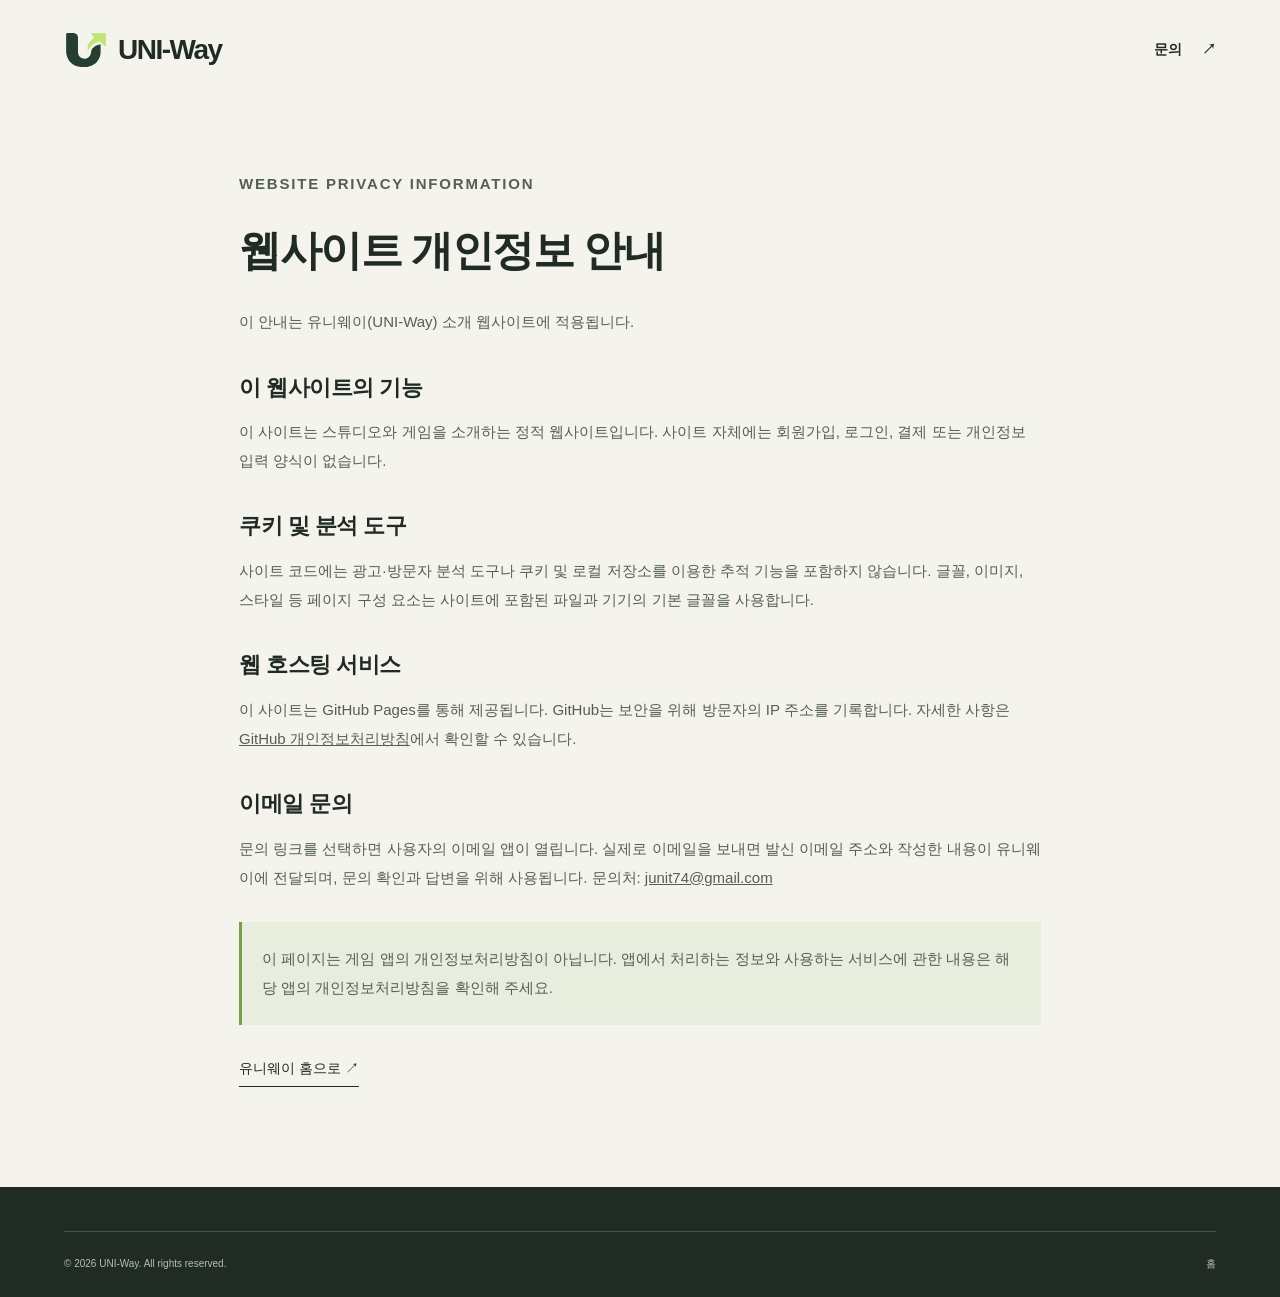
==== privacy.html @ e0f73e83 "Apply approved UNI-Way logo and vector brand assets" ====
<!doctype html>
<html lang="ko"><head><meta charset="utf-8"><meta name="viewport" content="width=device-width, initial-scale=1"><meta name="theme-color" content="#f4f4ec"><title>웹사이트 개인정보 안내 — 유니웨이 UNI-Way</title><meta name="description" content="유니웨이 소개 웹사이트의 개인정보 관련 안내입니다."><link rel="icon" href="./assets/uniway-symbol-64.png" type="image/png">
  <link rel="apple-touch-icon" href="./assets/apple-touch-icon.png"><link rel="stylesheet" href="./style.css"></head><body><a class="skip" href="#main">본문으로 바로가기</a><header class="site-header"><a class="brand" href="./" aria-label="유니웨이 홈"><img class="brand-symbol" src="./assets/uniway-symbol.svg" width="44" height="44" alt=""><span>UNI-Way</span></a><nav aria-label="주요 메뉴"><a href="./#contact">문의 <span aria-hidden="true">↗</span></a></nav></header><main id="main" class="policy"><p class="eyebrow">WEBSITE PRIVACY INFORMATION</p><h1>웹사이트 개인정보 안내</h1><p>이 안내는 유니웨이(UNI-Way) 소개 웹사이트에 적용됩니다.</p><h2>이 웹사이트의 기능</h2><p>이 사이트는 스튜디오와 게임을 소개하는 정적 웹사이트입니다. 사이트 자체에는 회원가입, 로그인, 결제 또는 개인정보 입력 양식이 없습니다.</p><h2>쿠키 및 분석 도구</h2><p>사이트 코드에는 광고·방문자 분석 도구나 쿠키 및 로컬 저장소를 이용한 추적 기능을 포함하지 않습니다. 글꼴, 이미지, 스타일 등 페이지 구성 요소는 사이트에 포함된 파일과 기기의 기본 글꼴을 사용합니다.</p><h2>웹 호스팅 서비스</h2><p>이 사이트는 GitHub Pages를 통해 제공됩니다. GitHub는 보안을 위해 방문자의 IP 주소를 기록합니다. 자세한 사항은 <a href="https://docs.github.com/en/site-policy/privacy-policies/github-general-privacy-statement" style="text-decoration:underline">GitHub 개인정보처리방침</a>에서 확인할 수 있습니다.</p><h2>이메일 문의</h2><p>문의 링크를 선택하면 사용자의 이메일 앱이 열립니다. 실제로 이메일을 보내면 발신 이메일 주소와 작성한 내용이 유니웨이에 전달되며, 문의 확인과 답변을 위해 사용됩니다. 문의처: <a href="mailto:junit74@gmail.com" style="text-decoration:underline">junit74@gmail.com</a></p><div class="policy-callout"><p>이 페이지는 게임 앱의 개인정보처리방침이 아닙니다. 앱에서 처리하는 정보와 사용하는 서비스에 관한 내용은 해당 앱의 개인정보처리방침을 확인해 주세요.</p></div><a class="back-link" href="./">유니웨이 홈으로 <span aria-hidden="true">↗</span></a></main><footer class="site-footer"><div class="footer-bottom"><span>© <span id="year">2026</span> UNI-Way. All rights reserved.</span><a href="./">홈</a></div></footer><script src="./script.js"></script></body></html>
---- style.css ----
@charset "UTF-8";
:root{--paper:#f4f4ec;--ink:#202b26;--muted:#647169;--line:#d4d8cc;--green:#c8ee82;--dark:#20382d;--radius:4px}*{box-sizing:border-box}html{scroll-behavior:smooth;scroll-padding-top:90px}body{margin:0;background:var(--paper);color:var(--ink);font-family:Inter,-apple-system,BlinkMacSystemFont,"Apple SD Gothic Neo","Noto Sans KR","Malgun Gothic",sans-serif;-webkit-font-smoothing:antialiased}a{color:inherit;text-decoration:none}button,a{-webkit-tap-highlight-color:transparent}a:focus-visible{outline:3px solid #56851a;outline-offset:6px}::selection{background:#c8ee82;color:#152c21}.skip{position:fixed;left:20px;top:-100px;z-index:100;background:var(--ink);color:white;padding:14px}.skip:focus{top:12px}.site-header{max-width:1440px;margin:auto;min-height:100px;padding:0 5%;display:flex;align-items:center;justify-content:space-between;gap:20px}.brand{display:flex;align-items:center;gap:10px;font-weight:800;font-size:28px;letter-spacing:-1.5px}.brand svg{width:31px;height:31px;fill:none;stroke:currentColor;stroke-width:4}.brand-dot{font-size:11px;vertical-align:super;margin-left:3px;display:none}nav{display:flex;gap:36px;font-size:14px;font-weight:650}nav a{padding:10px 0;border-bottom:1px solid transparent}nav a:hover{border-color:var(--ink)}nav a:last-child span{margin-left:16px}.hero{max-width:1440px;margin:auto;padding:28px 5% 68px;display:grid;grid-template-columns:1.04fr 1fr;gap:34px;align-items:stretch}.hero-copy{padding:32px 0 0}.eyebrow{font-size:11px;font-weight:700;letter-spacing:1.8px;margin:0 0 35px;display:flex;align-items:center;gap:9px}.status-dot{display:inline-block;height:7px;width:7px;background:#466e37;border-radius:50%;flex:none}h1{font-size:clamp(45px,4.6vw,67px);letter-spacing:-3.3px;line-height:1.3;font-weight:750;margin:0 0 30px}.underline{position:relative;z-index:0;white-space:nowrap}.underline:after{position:absolute;content:"";bottom:2px;height:16px;left:-3px;right:-3px;z-index:-1;background:var(--green);transform:rotate(-2deg)}.hero-description{font-size:16px;line-height:1.9;color:#59665e;margin:0 0 34px}.button{background:var(--ink);color:var(--paper);display:inline-flex;align-items:center;gap:48px;padding:18px 24px;font-size:14px;border:1px solid var(--ink);transition:background .15s,transform .15s}.button:hover{background:#36503e;transform:translateY(-2px)}.button span{font-size:21px}.hero-footnote{display:flex;align-items:center;gap:15px;font-size:10px;color:var(--muted);margin-top:54px}.hero-footnote span:first-child{font-size:11px}.hero-footnote span:nth-child(2){font-size:24px;font-weight:300;margin-right:auto}.hero-footnote span:last-child{letter-spacing:1px}.hero-art{position:relative;overflow:hidden;background:var(--green);min-height:500px;border-radius:var(--radius);display:flex;flex-direction:column;justify-content:space-between;padding:28px}.art-grid{position:absolute;inset:0;background-image:linear-gradient(#20382d08 1px,transparent 1px),linear-gradient(90deg,#20382d08 1px,transparent 1px);background-size:32px 32px}.art-label{position:relative;font-size:9px;letter-spacing:2px;font-weight:700}.way-art{position:absolute;inset:38px 0 24px;width:100%;height:calc(100% - 62px)}.art-bottom{position:relative;display:flex;justify-content:space-between;gap:10px;font-size:9px;font-weight:700;letter-spacing:.7px}.art-bottom span span{font-size:17px;margin-left:10px}.manifesto-bar{border-top:1px solid var(--line);border-bottom:1px solid var(--line);display:flex;align-items:center;justify-content:space-around;gap:20px;padding:22px 5%;font-size:13px;font-weight:600;letter-spacing:1px}.asterisk{font-size:25px;color:#617852}.section{max-width:1440px;margin:auto;padding:86px 5%}.section-label{display:flex;justify-content:space-between;gap:16px;font-size:11px;letter-spacing:1.1px;font-weight:600;margin-bottom:45px}.section-label span:last-child{letter-spacing:0;color:var(--muted);font-size:12px}.about{padding-bottom:84px}.about-content{display:grid;grid-template-columns:1.04fr 1fr;gap:34px}h2{margin:0;font-size:clamp(29px,3.2vw,43px);letter-spacing:-1.8px;line-height:1.45;font-weight:650}.about-text{padding:0 0 0 28px;font-size:16px;line-height:1.9}.about-text p{margin:0 0 18px}.about-text p:nth-child(2){color:var(--muted);font-size:15px}.text-tag{display:inline-block;border:1px solid var(--line);padding:5px 13px;border-radius:30px;font-size:11px;margin-top:8px}.games{border-top:1px solid var(--line);padding-top:54px}.section-heading{display:flex;justify-content:space-between;gap:24px;align-items:flex-end;margin-bottom:35px}.section-heading p{color:var(--muted);font-size:13px;margin:0 0 8px;line-height:1.6}.game-card{display:grid;grid-template-columns:1.2fr 1fr;border:1px solid var(--line);background:#eaece1;border-radius:var(--radius);overflow:hidden}.game-visual{min-height:430px;position:relative;background:#233c30;color:#e8f3d8;padding:28px;display:flex;flex-direction:column;justify-content:space-between;overflow:hidden}.game-visual-top,.game-visual-bottom{display:flex;justify-content:space-between;align-items:center;position:relative;z-index:1;font-size:9px;letter-spacing:1px}.small-star{font-size:30px;color:#c8ee82}.game-visual-bottom{font-size:9px;letter-spacing:0;color:#b8c9bb}.game-title-art{position:relative;z-index:1;font-size:clamp(65px,6.8vw,100px);font-weight:900;letter-spacing:-7px;line-height:1.01;align-self:center;transform:rotate(-7deg);margin:28px 0 40px}.game-title-art>span{display:block}.game-title-art>span:last-child{margin-left:34px;color:#c8ee82}.game-period{color:#f1b866}.orbit{width:380px;height:380px;border:1px solid #a2c49527;border-radius:50%;position:absolute;left:50%;top:50%;transform:translate(-50%,-50%)}.orbit-two{width:260px;height:260px}.game-shape{position:absolute;color:#e6b470}.shape-one{left:40px;top:100px;font-size:60px;transform:rotate(15deg);font-weight:200}.shape-two{right:35px;bottom:84px;font-size:60px;color:#c8ee82}.shape-three{width:22px;height:22px;bottom:87px;left:70px;border:3px solid #a8c195;transform:rotate(30deg)}.game-info{padding:38px;display:flex;flex-direction:column;justify-content:space-between;gap:40px}.pill{display:inline-flex;gap:7px;align-items:center;border:1px solid #b7c2b0;border-radius:20px;padding:7px 11px;align-self:flex-start;font-size:11px}.game-info .eyebrow{margin-bottom:14px;font-size:9px;color:#667362}.game-info h3{font-size:32px;letter-spacing:-1.4px;margin:0 0 20px}.game-description{font-size:14px;line-height:1.95;margin:0;color:#5b685e}.game-facts{display:flex;gap:44px;padding-top:20px;margin:0;border-top:1px solid #ccd3c2;font-size:12px}.game-facts div{display:flex;flex-direction:column;gap:10px}.game-facts dt{font-size:10px;color:var(--muted)}.game-facts dd{margin:0;font-weight:550}.contact{padding:58px max(5%,calc((100% - 1296px)/2)) 65px;background:#e6e9dc}.contact .section-label{margin-bottom:40px}.contact-content{display:flex;align-items:center;justify-content:space-between;gap:48px}.contact h2{font-size:clamp(29px,3vw,40px)}.contact-content>div>p{font-size:14px;color:#626e61;line-height:1.8;margin-bottom:0}.contact-details{min-width:280px}.contact-label{display:block;font-size:10px;letter-spacing:1.5px;color:#52604f}.contact-details .contact-pending{font-size:18px;font-weight:600;color:var(--ink);margin:13px 0 3px}.contact-details .contact-note{font-size:12px;margin-top:6px}.contact-email{display:inline-block;font-size:clamp(18px,2.2vw,26px);margin-top:13px;border-bottom:1px solid #6a7e5c;padding-bottom:8px;overflow-wrap:anywhere}.contact-email span{margin-left:16px}.site-footer{background:var(--ink);color:var(--paper);padding:44px max(5%,calc((100% - 1296px)/2)) 25px}.footer-top{display:flex;justify-content:space-between;align-items:center;gap:20px;padding-bottom:38px}.footer-brand{font-size:43px;font-weight:750;letter-spacing:-2px}.footer-brand span{font-size:42px;color:var(--green);margin-left:17px;font-weight:400}.footer-top p{font-size:12px;color:#c0c9bf}.footer-bottom{display:flex;justify-content:space-between;gap:20px;flex-wrap:wrap;padding-top:23px;border-top:1px solid #49554b;font-size:10px;color:#b5beb4;line-height:1.7}.footer-bottom a:hover{color:white}.policy{max-width:850px;padding:70px 24px 100px;margin:auto;min-height:70vh}.policy h1{font-size:42px;letter-spacing:-1.5px}.policy h2{font-size:22px;margin-top:35px;margin-bottom:10px;letter-spacing:-.5px}.policy p,.policy li{line-height:1.9;color:#536057;font-size:15px}.policy ul{padding-left:22px}.policy .eyebrow{margin-bottom:25px}.policy .back-link{display:inline-block;margin-top:35px;border-bottom:1px solid var(--ink);padding-bottom:8px;font-size:14px}.policy-callout{border-left:3px solid #789f43;padding:8px 20px;background:#e9edde;margin-top:30px}
@media(min-width:1600px){.hero{padding-top:42px;padding-bottom:78px}.hero-art{min-height:550px}.hero-copy{padding-top:44px}}
@media(max-width:1000px){.site-header{min-height:86px}.hero{gap:24px;padding-top:20px}.hero-art{min-height:460px;padding:22px}.hero-copy{padding-top:23px}h1{font-size:46px;letter-spacing:-2.5px}.eyebrow{font-size:9px;letter-spacing:1.4px;margin-bottom:27px}.hero-footnote span:last-child{display:none}.game-info{padding:28px}.game-visual{min-height:410px}.game-title-art{font-size:75px}.contact-details{min-width:240px}.about-text{padding-left:0}}
@media(max-width:720px){html{scroll-padding-top:25px}.site-header{padding:0 6%;min-height:80px}.brand{font-size:24px;gap:6px}.brand svg{width:26px;height:26px}nav{gap:20px;font-size:12px}nav a:last-child span{display:none}.hero{grid-template-columns:1fr;padding:16px 6% 36px;gap:30px}.hero-copy{padding-top:20px}h1{font-size:clamp(42px,9vw,62px);letter-spacing:-2.5px;line-height:1.3;margin-bottom:24px}.eyebrow{font-size:9px;margin-bottom:25px}.hero-description{font-size:15px;margin-bottom:25px}.button{font-size:13px;padding:15px 20px;gap:42px}.hero-footnote{display:none}.hero-art{min-height:390px;padding:23px}.way-art{height:calc(100% - 45px);top:20px}.art-label{font-size:8px}.art-bottom{font-size:8px}.manifesto-bar{padding:17px 6%;font-size:9px;letter-spacing:.5px;gap:12px}.manifesto-bar>span:nth-last-child(-n+2){display:none}.asterisk{font-size:20px}.section{padding:50px 6%}.section-label{margin-bottom:30px;font-size:10px}.section-label span:last-child{font-size:11px}.about-content{grid-template-columns:1fr;gap:25px}h2{font-size:30px;letter-spacing:-1.4px}.about-text{font-size:15px}.about-text p:nth-child(2){font-size:14px}.section-heading{display:block;margin-bottom:26px}.section-heading p{margin-top:16px;font-size:12px}.game-card{grid-template-columns:1fr}.game-visual{min-height:365px;padding:23px}.game-title-art{font-size:84px;margin:20px 0 25px}.game-visual-bottom{font-size:8px}.game-info{padding:28px;gap:28px}.game-info h3{font-size:29px}.game-facts{gap:60px}.contact{padding:42px 6%}.contact-content{display:block}.contact h2{font-size:28px}.contact-content>div>p{font-size:13px}.contact-details{margin-top:32px;padding-top:25px;border-top:1px solid #cdd3c4}.contact-details .contact-pending{font-size:17px}.site-footer{padding:34px 6% 24px}.footer-brand{font-size:36px}.footer-brand span{font-size:34px}.footer-top{align-items:flex-start;flex-direction:column;gap:0;padding-bottom:25px}.footer-top p{font-size:11px}.footer-bottom{display:grid;grid-template-columns:1fr auto;gap:12px;font-size:9px}.footer-bottom>span:first-child{grid-column:1/-1}.footer-bottom>span:nth-child(2){display:none}.policy{padding-top:45px}.policy h1{font-size:32px}.policy h2{font-size:20px}}
@media(prefers-reduced-motion:reduce){html{scroll-behavior:auto}*,*:before,*:after{transition:none!important;animation:none!important}}

/* Approved UNI-Way logo, concept 01. */
.brand .brand-symbol{width:44px;height:44px;object-fit:contain;flex:none}
.hero-art{background:#e8ecdf;border:1px solid #d5ddca}
.hero-logo{position:absolute;width:100%;height:100%;inset:0;object-fit:contain;padding:65px 44px 55px}
.art-label,.art-bottom{z-index:1}
.footer-brand{display:inline-flex;align-items:center;gap:13px}
.footer-brand .footer-logo-tile{display:flex;align-items:center;justify-content:center;background:#f4f4ec;border-radius:8px;width:56px;height:56px;margin:0}
.footer-logo-tile img{display:block;width:56px;height:56px;object-fit:contain}
@media(max-width:720px){.brand .brand-symbol{width:34px;height:34px}.brand{gap:5px}.hero-logo{padding:60px 26px 50px}.footer-brand .footer-logo-tile,.footer-logo-tile img{width:46px;height:46px}}
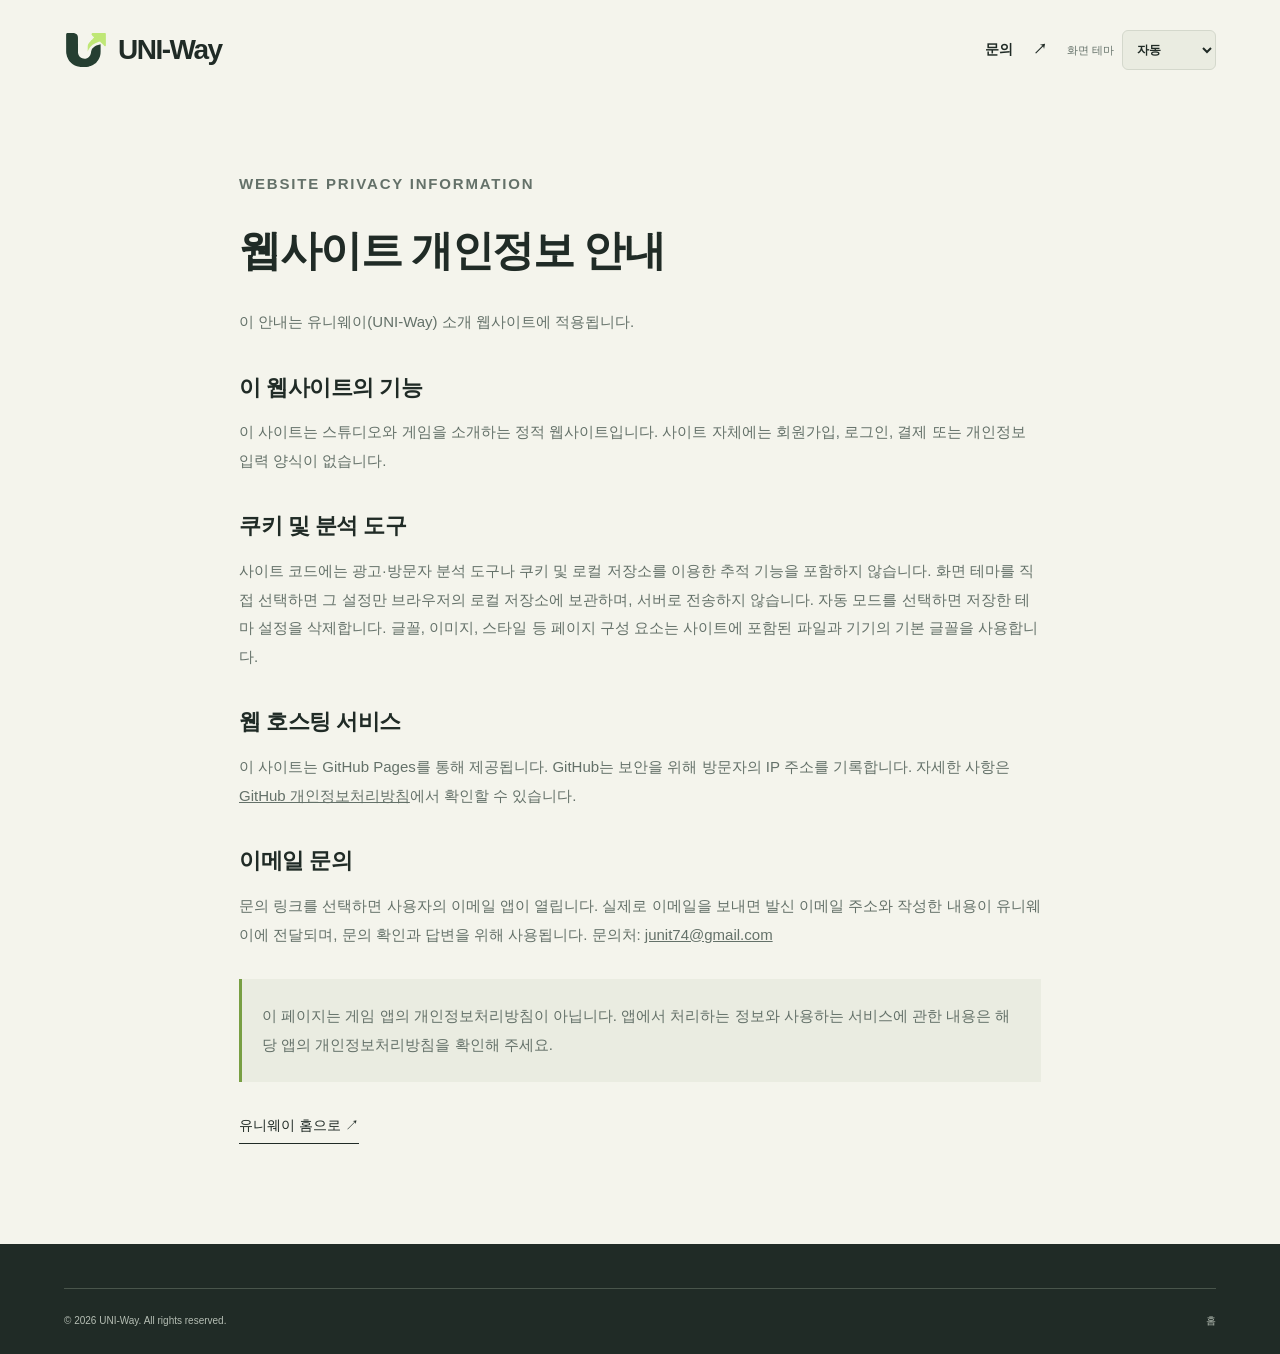
==== commit 6b8f221d: "Add light and dark page themes with mobile controls" ====
--- a/privacy.html
+++ b/privacy.html
@@ -1,3 +1,4 @@
 <!doctype html>
-<html lang="ko"><head><meta charset="utf-8"><meta name="viewport" content="width=device-width, initial-scale=1"><meta name="theme-color" content="#f4f4ec"><title>웹사이트 개인정보 안내 — 유니웨이 UNI-Way</title><meta name="description" content="유니웨이 소개 웹사이트의 개인정보 관련 안내입니다."><link rel="icon" href="./assets/uniway-symbol-64.png" type="image/png">
-  <link rel="apple-touch-icon" href="./assets/apple-touch-icon.png"><link rel="stylesheet" href="./style.css"></head><body><a class="skip" href="#main">본문으로 바로가기</a><header class="site-header"><a class="brand" href="./" aria-label="유니웨이 홈"><img class="brand-symbol" src="./assets/uniway-symbol.svg" width="44" height="44" alt=""><span>UNI-Way</span></a><nav aria-label="주요 메뉴"><a href="./#contact">문의 <span aria-hidden="true">↗</span></a></nav></header><main id="main" class="policy"><p class="eyebrow">WEBSITE PRIVACY INFORMATION</p><h1>웹사이트 개인정보 안내</h1><p>이 안내는 유니웨이(UNI-Way) 소개 웹사이트에 적용됩니다.</p><h2>이 웹사이트의 기능</h2><p>이 사이트는 스튜디오와 게임을 소개하는 정적 웹사이트입니다. 사이트 자체에는 회원가입, 로그인, 결제 또는 개인정보 입력 양식이 없습니다.</p><h2>쿠키 및 분석 도구</h2><p>사이트 코드에는 광고·방문자 분석 도구나 쿠키 및 로컬 저장소를 이용한 추적 기능을 포함하지 않습니다. 글꼴, 이미지, 스타일 등 페이지 구성 요소는 사이트에 포함된 파일과 기기의 기본 글꼴을 사용합니다.</p><h2>웹 호스팅 서비스</h2><p>이 사이트는 GitHub Pages를 통해 제공됩니다. GitHub는 보안을 위해 방문자의 IP 주소를 기록합니다. 자세한 사항은 <a href="https://docs.github.com/en/site-policy/privacy-policies/github-general-privacy-statement" style="text-decoration:underline">GitHub 개인정보처리방침</a>에서 확인할 수 있습니다.</p><h2>이메일 문의</h2><p>문의 링크를 선택하면 사용자의 이메일 앱이 열립니다. 실제로 이메일을 보내면 발신 이메일 주소와 작성한 내용이 유니웨이에 전달되며, 문의 확인과 답변을 위해 사용됩니다. 문의처: <a href="mailto:junit74@gmail.com" style="text-decoration:underline">junit74@gmail.com</a></p><div class="policy-callout"><p>이 페이지는 게임 앱의 개인정보처리방침이 아닙니다. 앱에서 처리하는 정보와 사용하는 서비스에 관한 내용은 해당 앱의 개인정보처리방침을 확인해 주세요.</p></div><a class="back-link" href="./">유니웨이 홈으로 <span aria-hidden="true">↗</span></a></main><footer class="site-footer"><div class="footer-bottom"><span>© <span id="year">2026</span> UNI-Way. All rights reserved.</span><a href="./">홈</a></div></footer><script src="./script.js"></script></body></html>
+<html lang="ko"><head><meta charset="utf-8"><meta name="viewport" content="width=device-width, initial-scale=1"><meta name="theme-color" content="#f4f4ec"><title>웹사이트 개인정보 안내 — 유니웨이 UNI-Way</title><meta name="description" content="유니웨이 소개 웹사이트의 개인정보 관련 안내입니다."><link rel="icon" href="./assets/uniway-favicon-64.png" type="image/png" sizes="64x64">
+  <link rel="icon" data-theme-favicon href="./assets/uniway-favicon-adaptive.svg" type="image/svg+xml" sizes="any">
+  <link rel="apple-touch-icon" href="./assets/apple-touch-icon-light-bg.png"><script src="./theme.js?v=site-theme-04"></script><link rel="stylesheet" href="./style.css?v=site-theme-04"></head><body><a class="skip" href="#main">본문으로 바로가기</a><header class="site-header"><a class="brand" href="./" aria-label="유니웨이 홈"><img class="brand-symbol theme-logo-light" src="./assets/uniway-symbol.svg" width="44" height="44" alt=""><img class="brand-symbol theme-logo-dark" src="./assets/uniway-symbol-on-dark.svg" width="44" height="44" alt=""><span>UNI-Way</span></a><nav aria-label="주요 메뉴"><a href="./#contact">문의 <span aria-hidden="true">↗</span></a></nav><label class="theme-control" hidden><span>화면 테마</span><select id="theme-select" aria-label="화면 테마"><option value="system">자동</option><option value="light">밝게</option><option value="dark">어둡게</option></select></label></header><main id="main" class="policy"><p class="eyebrow">WEBSITE PRIVACY INFORMATION</p><h1>웹사이트 개인정보 안내</h1><p>이 안내는 유니웨이(UNI-Way) 소개 웹사이트에 적용됩니다.</p><h2>이 웹사이트의 기능</h2><p>이 사이트는 스튜디오와 게임을 소개하는 정적 웹사이트입니다. 사이트 자체에는 회원가입, 로그인, 결제 또는 개인정보 입력 양식이 없습니다.</p><h2>쿠키 및 분석 도구</h2><p>사이트 코드에는 광고·방문자 분석 도구나 쿠키 및 로컬 저장소를 이용한 추적 기능을 포함하지 않습니다. 화면 테마를 직접 선택하면 그 설정만 브라우저의 로컬 저장소에 보관하며, 서버로 전송하지 않습니다. 자동 모드를 선택하면 저장한 테마 설정을 삭제합니다. 글꼴, 이미지, 스타일 등 페이지 구성 요소는 사이트에 포함된 파일과 기기의 기본 글꼴을 사용합니다.</p><h2>웹 호스팅 서비스</h2><p>이 사이트는 GitHub Pages를 통해 제공됩니다. GitHub는 보안을 위해 방문자의 IP 주소를 기록합니다. 자세한 사항은 <a href="https://docs.github.com/en/site-policy/privacy-policies/github-general-privacy-statement" style="text-decoration:underline">GitHub 개인정보처리방침</a>에서 확인할 수 있습니다.</p><h2>이메일 문의</h2><p>문의 링크를 선택하면 사용자의 이메일 앱이 열립니다. 실제로 이메일을 보내면 발신 이메일 주소와 작성한 내용이 유니웨이에 전달되며, 문의 확인과 답변을 위해 사용됩니다. 문의처: <a href="mailto:junit74@gmail.com" style="text-decoration:underline">junit74@gmail.com</a></p><div class="policy-callout"><p>이 페이지는 게임 앱의 개인정보처리방침이 아닙니다. 앱에서 처리하는 정보와 사용하는 서비스에 관한 내용은 해당 앱의 개인정보처리방침을 확인해 주세요.</p></div><a class="back-link" href="./">유니웨이 홈으로 <span aria-hidden="true">↗</span></a></main><footer class="site-footer"><div class="footer-bottom"><span>© <span id="year">2026</span> UNI-Way. All rights reserved.</span><a href="./">홈</a></div></footer><script src="./script.js?v=theme-icon-03"></script></body></html>
--- a/style.css
+++ b/style.css
@@ -1,16 +1,27 @@
 @charset "UTF-8";
-:root{--paper:#f4f4ec;--ink:#202b26;--muted:#647169;--line:#d4d8cc;--green:#c8ee82;--dark:#20382d;--radius:4px}*{box-sizing:border-box}html{scroll-behavior:smooth;scroll-padding-top:90px}body{margin:0;background:var(--paper);color:var(--ink);font-family:Inter,-apple-system,BlinkMacSystemFont,"Apple SD Gothic Neo","Noto Sans KR","Malgun Gothic",sans-serif;-webkit-font-smoothing:antialiased}a{color:inherit;text-decoration:none}button,a{-webkit-tap-highlight-color:transparent}a:focus-visible{outline:3px solid #56851a;outline-offset:6px}::selection{background:#c8ee82;color:#152c21}.skip{position:fixed;left:20px;top:-100px;z-index:100;background:var(--ink);color:white;padding:14px}.skip:focus{top:12px}.site-header{max-width:1440px;margin:auto;min-height:100px;padding:0 5%;display:flex;align-items:center;justify-content:space-between;gap:20px}.brand{display:flex;align-items:center;gap:10px;font-weight:800;font-size:28px;letter-spacing:-1.5px}.brand svg{width:31px;height:31px;fill:none;stroke:currentColor;stroke-width:4}.brand-dot{font-size:11px;vertical-align:super;margin-left:3px;display:none}nav{display:flex;gap:36px;font-size:14px;font-weight:650}nav a{padding:10px 0;border-bottom:1px solid transparent}nav a:hover{border-color:var(--ink)}nav a:last-child span{margin-left:16px}.hero{max-width:1440px;margin:auto;padding:28px 5% 68px;display:grid;grid-template-columns:1.04fr 1fr;gap:34px;align-items:stretch}.hero-copy{padding:32px 0 0}.eyebrow{font-size:11px;font-weight:700;letter-spacing:1.8px;margin:0 0 35px;display:flex;align-items:center;gap:9px}.status-dot{display:inline-block;height:7px;width:7px;background:#466e37;border-radius:50%;flex:none}h1{font-size:clamp(45px,4.6vw,67px);letter-spacing:-3.3px;line-height:1.3;font-weight:750;margin:0 0 30px}.underline{position:relative;z-index:0;white-space:nowrap}.underline:after{position:absolute;content:"";bottom:2px;height:16px;left:-3px;right:-3px;z-index:-1;background:var(--green);transform:rotate(-2deg)}.hero-description{font-size:16px;line-height:1.9;color:#59665e;margin:0 0 34px}.button{background:var(--ink);color:var(--paper);display:inline-flex;align-items:center;gap:48px;padding:18px 24px;font-size:14px;border:1px solid var(--ink);transition:background .15s,transform .15s}.button:hover{background:#36503e;transform:translateY(-2px)}.button span{font-size:21px}.hero-footnote{display:flex;align-items:center;gap:15px;font-size:10px;color:var(--muted);margin-top:54px}.hero-footnote span:first-child{font-size:11px}.hero-footnote span:nth-child(2){font-size:24px;font-weight:300;margin-right:auto}.hero-footnote span:last-child{letter-spacing:1px}.hero-art{position:relative;overflow:hidden;background:var(--green);min-height:500px;border-radius:var(--radius);display:flex;flex-direction:column;justify-content:space-between;padding:28px}.art-grid{position:absolute;inset:0;background-image:linear-gradient(#20382d08 1px,transparent 1px),linear-gradient(90deg,#20382d08 1px,transparent 1px);background-size:32px 32px}.art-label{position:relative;font-size:9px;letter-spacing:2px;font-weight:700}.way-art{position:absolute;inset:38px 0 24px;width:100%;height:calc(100% - 62px)}.art-bottom{position:relative;display:flex;justify-content:space-between;gap:10px;font-size:9px;font-weight:700;letter-spacing:.7px}.art-bottom span span{font-size:17px;margin-left:10px}.manifesto-bar{border-top:1px solid var(--line);border-bottom:1px solid var(--line);display:flex;align-items:center;justify-content:space-around;gap:20px;padding:22px 5%;font-size:13px;font-weight:600;letter-spacing:1px}.asterisk{font-size:25px;color:#617852}.section{max-width:1440px;margin:auto;padding:86px 5%}.section-label{display:flex;justify-content:space-between;gap:16px;font-size:11px;letter-spacing:1.1px;font-weight:600;margin-bottom:45px}.section-label span:last-child{letter-spacing:0;color:var(--muted);font-size:12px}.about{padding-bottom:84px}.about-content{display:grid;grid-template-columns:1.04fr 1fr;gap:34px}h2{margin:0;font-size:clamp(29px,3.2vw,43px);letter-spacing:-1.8px;line-height:1.45;font-weight:650}.about-text{padding:0 0 0 28px;font-size:16px;line-height:1.9}.about-text p{margin:0 0 18px}.about-text p:nth-child(2){color:var(--muted);font-size:15px}.text-tag{display:inline-block;border:1px solid var(--line);padding:5px 13px;border-radius:30px;font-size:11px;margin-top:8px}.games{border-top:1px solid var(--line);padding-top:54px}.section-heading{display:flex;justify-content:space-between;gap:24px;align-items:flex-end;margin-bottom:35px}.section-heading p{color:var(--muted);font-size:13px;margin:0 0 8px;line-height:1.6}.game-card{display:grid;grid-template-columns:1.2fr 1fr;border:1px solid var(--line);background:#eaece1;border-radius:var(--radius);overflow:hidden}.game-visual{min-height:430px;position:relative;background:#233c30;color:#e8f3d8;padding:28px;display:flex;flex-direction:column;justify-content:space-between;overflow:hidden}.game-visual-top,.game-visual-bottom{display:flex;justify-content:space-between;align-items:center;position:relative;z-index:1;font-size:9px;letter-spacing:1px}.small-star{font-size:30px;color:#c8ee82}.game-visual-bottom{font-size:9px;letter-spacing:0;color:#b8c9bb}.game-title-art{position:relative;z-index:1;font-size:clamp(65px,6.8vw,100px);font-weight:900;letter-spacing:-7px;line-height:1.01;align-self:center;transform:rotate(-7deg);margin:28px 0 40px}.game-title-art>span{display:block}.game-title-art>span:last-child{margin-left:34px;color:#c8ee82}.game-period{color:#f1b866}.orbit{width:380px;height:380px;border:1px solid #a2c49527;border-radius:50%;position:absolute;left:50%;top:50%;transform:translate(-50%,-50%)}.orbit-two{width:260px;height:260px}.game-shape{position:absolute;color:#e6b470}.shape-one{left:40px;top:100px;font-size:60px;transform:rotate(15deg);font-weight:200}.shape-two{right:35px;bottom:84px;font-size:60px;color:#c8ee82}.shape-three{width:22px;height:22px;bottom:87px;left:70px;border:3px solid #a8c195;transform:rotate(30deg)}.game-info{padding:38px;display:flex;flex-direction:column;justify-content:space-between;gap:40px}.pill{display:inline-flex;gap:7px;align-items:center;border:1px solid #b7c2b0;border-radius:20px;padding:7px 11px;align-self:flex-start;font-size:11px}.game-info .eyebrow{margin-bottom:14px;font-size:9px;color:#667362}.game-info h3{font-size:32px;letter-spacing:-1.4px;margin:0 0 20px}.game-description{font-size:14px;line-height:1.95;margin:0;color:#5b685e}.game-facts{display:flex;gap:44px;padding-top:20px;margin:0;border-top:1px solid #ccd3c2;font-size:12px}.game-facts div{display:flex;flex-direction:column;gap:10px}.game-facts dt{font-size:10px;color:var(--muted)}.game-facts dd{margin:0;font-weight:550}.contact{padding:58px max(5%,calc((100% - 1296px)/2)) 65px;background:#e6e9dc}.contact .section-label{margin-bottom:40px}.contact-content{display:flex;align-items:center;justify-content:space-between;gap:48px}.contact h2{font-size:clamp(29px,3vw,40px)}.contact-content>div>p{font-size:14px;color:#626e61;line-height:1.8;margin-bottom:0}.contact-details{min-width:280px}.contact-label{display:block;font-size:10px;letter-spacing:1.5px;color:#52604f}.contact-details .contact-pending{font-size:18px;font-weight:600;color:var(--ink);margin:13px 0 3px}.contact-details .contact-note{font-size:12px;margin-top:6px}.contact-email{display:inline-block;font-size:clamp(18px,2.2vw,26px);margin-top:13px;border-bottom:1px solid #6a7e5c;padding-bottom:8px;overflow-wrap:anywhere}.contact-email span{margin-left:16px}.site-footer{background:var(--ink);color:var(--paper);padding:44px max(5%,calc((100% - 1296px)/2)) 25px}.footer-top{display:flex;justify-content:space-between;align-items:center;gap:20px;padding-bottom:38px}.footer-brand{font-size:43px;font-weight:750;letter-spacing:-2px}.footer-brand span{font-size:42px;color:var(--green);margin-left:17px;font-weight:400}.footer-top p{font-size:12px;color:#c0c9bf}.footer-bottom{display:flex;justify-content:space-between;gap:20px;flex-wrap:wrap;padding-top:23px;border-top:1px solid #49554b;font-size:10px;color:#b5beb4;line-height:1.7}.footer-bottom a:hover{color:white}.policy{max-width:850px;padding:70px 24px 100px;margin:auto;min-height:70vh}.policy h1{font-size:42px;letter-spacing:-1.5px}.policy h2{font-size:22px;margin-top:35px;margin-bottom:10px;letter-spacing:-.5px}.policy p,.policy li{line-height:1.9;color:#536057;font-size:15px}.policy ul{padding-left:22px}.policy .eyebrow{margin-bottom:25px}.policy .back-link{display:inline-block;margin-top:35px;border-bottom:1px solid var(--ink);padding-bottom:8px;font-size:14px}.policy-callout{border-left:3px solid #789f43;padding:8px 20px;background:#e9edde;margin-top:30px}
+:root{--paper:#f4f4ec;--ink:#202b26;--muted:#647169;--line:#d4d8cc;--green:#c8ee82;--dark:#20382d;--radius:4px}*{box-sizing:border-box}html{scroll-behavior:smooth;scroll-padding-top:90px}body{margin:0;background:var(--paper);color:var(--ink);font-family:Inter,-apple-system,BlinkMacSystemFont,"Apple SD Gothic Neo","Noto Sans KR","Malgun Gothic",sans-serif;-webkit-font-smoothing:antialiased}a{color:inherit;text-decoration:none}button,a{-webkit-tap-highlight-color:transparent}a:focus-visible,select:focus-visible{outline:3px solid var(--focus);outline-offset:6px}::selection{background:#c8ee82;color:#152c21}.skip{position:fixed;left:20px;top:-100px;z-index:100;background:var(--ink);color:var(--paper);padding:14px}.skip:focus{top:12px}.site-header{max-width:1440px;margin:auto;min-height:100px;padding:0 5%;display:flex;align-items:center;justify-content:space-between;gap:20px}.brand{display:flex;align-items:center;gap:10px;font-weight:800;font-size:28px;letter-spacing:-1.5px}.brand svg{width:31px;height:31px;fill:none;stroke:currentColor;stroke-width:4}.brand-dot{font-size:11px;vertical-align:super;margin-left:3px;display:none}nav{display:flex;gap:36px;font-size:14px;font-weight:650}nav a{padding:10px 0;border-bottom:1px solid transparent}nav a:hover{border-color:var(--ink)}nav a:last-child span{margin-left:16px}.hero{max-width:1440px;margin:auto;padding:28px 5% 68px;display:grid;grid-template-columns:1.04fr 1fr;gap:34px;align-items:stretch}.hero-copy{padding:32px 0 0}.eyebrow{font-size:11px;font-weight:700;letter-spacing:1.8px;margin:0 0 35px;display:flex;align-items:center;gap:9px}.status-dot{display:inline-block;height:7px;width:7px;background:var(--status);border-radius:50%;flex:none}h1{font-size:clamp(45px,4.6vw,67px);letter-spacing:-3.3px;line-height:1.3;font-weight:750;margin:0 0 30px}.underline{position:relative;z-index:0;white-space:nowrap}.underline:after{position:absolute;content:"";bottom:2px;height:16px;left:-3px;right:-3px;z-index:-1;background:var(--highlight);transform:rotate(-2deg)}.hero-description{font-size:16px;line-height:1.9;color:var(--muted);margin:0 0 34px}.button{background:var(--ink);color:var(--paper);display:inline-flex;align-items:center;gap:48px;padding:18px 24px;font-size:14px;border:1px solid var(--ink);transition:background .15s,transform .15s}.button:hover{background:var(--button-hover);transform:translateY(-2px)}.button span{font-size:21px}.hero-footnote{display:flex;align-items:center;gap:15px;font-size:10px;color:var(--muted);margin-top:54px}.hero-footnote span:first-child{font-size:11px}.hero-footnote span:nth-child(2){font-size:24px;font-weight:300;margin-right:auto}.hero-footnote span:last-child{letter-spacing:1px}.hero-art{position:relative;overflow:hidden;background:var(--green);min-height:500px;border-radius:var(--radius);display:flex;flex-direction:column;justify-content:space-between;padding:28px}.art-grid{position:absolute;inset:0;background-image:linear-gradient(#20382d08 1px,transparent 1px),linear-gradient(90deg,#20382d08 1px,transparent 1px);background-size:32px 32px}.art-label{position:relative;font-size:9px;letter-spacing:2px;font-weight:700}.way-art{position:absolute;inset:38px 0 24px;width:100%;height:calc(100% - 62px)}.art-bottom{position:relative;display:flex;justify-content:space-between;gap:10px;font-size:9px;font-weight:700;letter-spacing:.7px}.art-bottom span span{font-size:17px;margin-left:10px}.manifesto-bar{border-top:1px solid var(--line);border-bottom:1px solid var(--line);display:flex;align-items:center;justify-content:space-around;gap:20px;padding:22px 5%;font-size:13px;font-weight:600;letter-spacing:1px}.asterisk{font-size:25px;color:var(--muted)}.section{max-width:1440px;margin:auto;padding:86px 5%}.section-label{display:flex;justify-content:space-between;gap:16px;font-size:11px;letter-spacing:1.1px;font-weight:600;margin-bottom:45px}.section-label span:last-child{letter-spacing:0;color:var(--muted);font-size:12px}.about{padding-bottom:84px}.about-content{display:grid;grid-template-columns:1.04fr 1fr;gap:34px}h2{margin:0;font-size:clamp(29px,3.2vw,43px);letter-spacing:-1.8px;line-height:1.45;font-weight:650}.about-text{padding:0 0 0 28px;font-size:16px;line-height:1.9}.about-text p{margin:0 0 18px}.about-text p:nth-child(2){color:var(--muted);font-size:15px}.text-tag{display:inline-block;border:1px solid var(--line);padding:5px 13px;border-radius:30px;font-size:11px;margin-top:8px}.games{border-top:1px solid var(--line);padding-top:54px}.section-heading{display:flex;justify-content:space-between;gap:24px;align-items:flex-end;margin-bottom:35px}.section-heading p{color:var(--muted);font-size:13px;margin:0 0 8px;line-height:1.6}.game-card{display:grid;grid-template-columns:1.2fr 1fr;border:1px solid var(--line);background:var(--surface);border-radius:var(--radius);overflow:hidden}.game-visual{min-height:430px;position:relative;background:#233c30;color:#e8f3d8;padding:28px;display:flex;flex-direction:column;justify-content:space-between;overflow:hidden}.game-visual-top,.game-visual-bottom{display:flex;justify-content:space-between;align-items:center;position:relative;z-index:1;font-size:9px;letter-spacing:1px}.small-star{font-size:30px;color:#c8ee82}.game-visual-bottom{font-size:9px;letter-spacing:0;color:#b8c9bb}.game-title-art{position:relative;z-index:1;font-size:clamp(65px,6.8vw,100px);font-weight:900;letter-spacing:-7px;line-height:1.01;align-self:center;transform:rotate(-7deg);margin:28px 0 40px}.game-title-art>span{display:block}.game-title-art>span:last-child{margin-left:34px;color:#c8ee82}.game-period{color:#f1b866}.orbit{width:380px;height:380px;border:1px solid #a2c49527;border-radius:50%;position:absolute;left:50%;top:50%;transform:translate(-50%,-50%)}.orbit-two{width:260px;height:260px}.game-shape{position:absolute;color:#e6b470}.shape-one{left:40px;top:100px;font-size:60px;transform:rotate(15deg);font-weight:200}.shape-two{right:35px;bottom:84px;font-size:60px;color:#c8ee82}.shape-three{width:22px;height:22px;bottom:87px;left:70px;border:3px solid #a8c195;transform:rotate(30deg)}.game-info{padding:38px;display:flex;flex-direction:column;justify-content:space-between;gap:40px}.pill{display:inline-flex;gap:7px;align-items:center;border:1px solid var(--line);border-radius:20px;padding:7px 11px;align-self:flex-start;font-size:11px}.game-info .eyebrow{margin-bottom:14px;font-size:9px;color:var(--muted)}.game-info h3{font-size:32px;letter-spacing:-1.4px;margin:0 0 20px}.game-description{font-size:14px;line-height:1.95;margin:0;color:var(--muted)}.game-facts{display:flex;gap:44px;padding-top:20px;margin:0;border-top:1px solid var(--line);font-size:12px}.game-facts div{display:flex;flex-direction:column;gap:10px}.game-facts dt{font-size:10px;color:var(--muted)}.game-facts dd{margin:0;font-weight:550}.contact{padding:58px max(5%,calc((100% - 1296px)/2)) 65px;background:var(--contact)}.contact .section-label{margin-bottom:40px}.contact-content{display:flex;align-items:center;justify-content:space-between;gap:48px}.contact h2{font-size:clamp(29px,3vw,40px)}.contact-content>div>p{font-size:14px;color:var(--muted);line-height:1.8;margin-bottom:0}.contact-details{min-width:280px}.contact-label{display:block;font-size:10px;letter-spacing:1.5px;color:var(--muted)}.contact-details .contact-pending{font-size:18px;font-weight:600;color:var(--ink);margin:13px 0 3px}.contact-details .contact-note{font-size:12px;margin-top:6px}.contact-email{display:inline-block;font-size:clamp(18px,2.2vw,26px);margin-top:13px;border-bottom:1px solid #6a7e5c;padding-bottom:8px;overflow-wrap:anywhere}.contact-email span{margin-left:16px} .site-footer{background:#202b26;color:#f4f4ec;padding:44px max(5%,calc((100% - 1296px)/2)) 25px}.footer-top{display:flex;justify-content:space-between;align-items:center;gap:20px;padding-bottom:38px}.footer-brand{font-size:43px;font-weight:750;letter-spacing:-2px}.footer-brand span{font-size:42px;color:var(--green);margin-left:17px;font-weight:400}.footer-top p{font-size:12px;color:#c0c9bf}.footer-bottom{display:flex;justify-content:space-between;gap:20px;flex-wrap:wrap;padding-top:23px;border-top:1px solid #49554b;font-size:10px;color:#b5beb4;line-height:1.7}.footer-bottom a:hover{color:white}.policy{max-width:850px;padding:70px 24px 100px;margin:auto;min-height:70vh}.policy h1{font-size:42px;letter-spacing:-1.5px}.policy h2{font-size:22px;margin-top:35px;margin-bottom:10px;letter-spacing:-.5px}.policy p,.policy li{line-height:1.9;color:var(--muted);font-size:15px}.policy ul{padding-left:22px}.policy .eyebrow{margin-bottom:25px}.policy .back-link{display:inline-block;margin-top:35px;border-bottom:1px solid var(--ink);padding-bottom:8px;font-size:14px}.policy-callout{border-left:3px solid #789f43;padding:8px 20px;background:var(--surface);margin-top:30px}
 @media(min-width:1600px){.hero{padding-top:42px;padding-bottom:78px}.hero-art{min-height:550px}.hero-copy{padding-top:44px}}
 @media(max-width:1000px){.site-header{min-height:86px}.hero{gap:24px;padding-top:20px}.hero-art{min-height:460px;padding:22px}.hero-copy{padding-top:23px}h1{font-size:46px;letter-spacing:-2.5px}.eyebrow{font-size:9px;letter-spacing:1.4px;margin-bottom:27px}.hero-footnote span:last-child{display:none}.game-info{padding:28px}.game-visual{min-height:410px}.game-title-art{font-size:75px}.contact-details{min-width:240px}.about-text{padding-left:0}}
-@media(max-width:720px){html{scroll-padding-top:25px}.site-header{padding:0 6%;min-height:80px}.brand{font-size:24px;gap:6px}.brand svg{width:26px;height:26px}nav{gap:20px;font-size:12px}nav a:last-child span{display:none}.hero{grid-template-columns:1fr;padding:16px 6% 36px;gap:30px}.hero-copy{padding-top:20px}h1{font-size:clamp(42px,9vw,62px);letter-spacing:-2.5px;line-height:1.3;margin-bottom:24px}.eyebrow{font-size:9px;margin-bottom:25px}.hero-description{font-size:15px;margin-bottom:25px}.button{font-size:13px;padding:15px 20px;gap:42px}.hero-footnote{display:none}.hero-art{min-height:390px;padding:23px}.way-art{height:calc(100% - 45px);top:20px}.art-label{font-size:8px}.art-bottom{font-size:8px}.manifesto-bar{padding:17px 6%;font-size:9px;letter-spacing:.5px;gap:12px}.manifesto-bar>span:nth-last-child(-n+2){display:none}.asterisk{font-size:20px}.section{padding:50px 6%}.section-label{margin-bottom:30px;font-size:10px}.section-label span:last-child{font-size:11px}.about-content{grid-template-columns:1fr;gap:25px}h2{font-size:30px;letter-spacing:-1.4px}.about-text{font-size:15px}.about-text p:nth-child(2){font-size:14px}.section-heading{display:block;margin-bottom:26px}.section-heading p{margin-top:16px;font-size:12px}.game-card{grid-template-columns:1fr}.game-visual{min-height:365px;padding:23px}.game-title-art{font-size:84px;margin:20px 0 25px}.game-visual-bottom{font-size:8px}.game-info{padding:28px;gap:28px}.game-info h3{font-size:29px}.game-facts{gap:60px}.contact{padding:42px 6%}.contact-content{display:block}.contact h2{font-size:28px}.contact-content>div>p{font-size:13px}.contact-details{margin-top:32px;padding-top:25px;border-top:1px solid #cdd3c4}.contact-details .contact-pending{font-size:17px}.site-footer{padding:34px 6% 24px}.footer-brand{font-size:36px}.footer-brand span{font-size:34px}.footer-top{align-items:flex-start;flex-direction:column;gap:0;padding-bottom:25px}.footer-top p{font-size:11px}.footer-bottom{display:grid;grid-template-columns:1fr auto;gap:12px;font-size:9px}.footer-bottom>span:first-child{grid-column:1/-1}.footer-bottom>span:nth-child(2){display:none}.policy{padding-top:45px}.policy h1{font-size:32px}.policy h2{font-size:20px}}
+@media(max-width:720px){html{scroll-padding-top:25px}.site-header{padding:0 6%;min-height:80px}.brand{font-size:24px;gap:6px}.brand svg{width:26px;height:26px}nav{gap:20px;font-size:12px}nav a:last-child span{display:none}.hero{grid-template-columns:1fr;padding:16px 6% 36px;gap:30px}.hero-copy{padding-top:20px}h1{font-size:clamp(42px,9vw,62px);letter-spacing:-2.5px;line-height:1.3;margin-bottom:24px}.eyebrow{font-size:9px;margin-bottom:25px}.hero-description{font-size:15px;margin-bottom:25px}.button{font-size:13px;padding:15px 20px;gap:42px}.hero-footnote{display:none}.hero-art{min-height:390px;padding:23px}.way-art{height:calc(100% - 45px);top:20px}.art-label{font-size:8px}.art-bottom{font-size:8px}.manifesto-bar{padding:17px 6%;font-size:9px;letter-spacing:.5px;gap:12px}.manifesto-bar>span:nth-last-child(-n+2){display:none}.asterisk{font-size:20px}.section{padding:50px 6%}.section-label{margin-bottom:30px;font-size:10px}.section-label span:last-child{font-size:11px}.about-content{grid-template-columns:1fr;gap:25px}h2{font-size:30px;letter-spacing:-1.4px}.about-text{font-size:15px}.about-text p:nth-child(2){font-size:14px}.section-heading{display:block;margin-bottom:26px}.section-heading p{margin-top:16px;font-size:12px}.game-card{grid-template-columns:1fr}.game-visual{min-height:365px;padding:23px}.game-title-art{font-size:84px;margin:20px 0 25px}.game-visual-bottom{font-size:8px}.game-info{padding:28px;gap:28px}.game-info h3{font-size:29px}.game-facts{gap:60px}.contact{padding:42px 6%}.contact-content{display:block}.contact h2{font-size:28px}.contact-content>div>p{font-size:13px}.contact-details{margin-top:32px;padding-top:25px;border-top:1px solid var(--line)}.contact-details .contact-pending{font-size:17px}.site-footer{padding:34px 6% 24px}.footer-brand{font-size:36px}.footer-brand span{font-size:34px}.footer-top{align-items:flex-start;flex-direction:column;gap:0;padding-bottom:25px}.footer-top p{font-size:11px}.footer-bottom{display:grid;grid-template-columns:1fr auto;gap:12px;font-size:9px}.footer-bottom>span:first-child{grid-column:1/-1}.footer-bottom>span:nth-child(2){display:none}.policy{padding-top:45px}.policy h1{font-size:32px}.policy h2{font-size:20px}}
 @media(prefers-reduced-motion:reduce){html{scroll-behavior:auto}*,*:before,*:after{transition:none!important;animation:none!important}}
 
 /* Approved UNI-Way logo, concept 01. */
 .brand .brand-symbol{width:44px;height:44px;object-fit:contain;flex:none}
-.hero-art{background:#e8ecdf;border:1px solid #d5ddca}
+.hero-art{background:var(--hero-surface);border:1px solid var(--line)}
 .hero-logo{position:absolute;width:100%;height:100%;inset:0;object-fit:contain;padding:65px 44px 55px}
 .art-label,.art-bottom{z-index:1}
 .footer-brand{display:inline-flex;align-items:center;gap:13px}
-.footer-brand .footer-logo-tile{display:flex;align-items:center;justify-content:center;background:#f4f4ec;border-radius:8px;width:56px;height:56px;margin:0}
-.footer-logo-tile img{display:block;width:56px;height:56px;object-fit:contain}
-@media(max-width:720px){.brand .brand-symbol{width:34px;height:34px}.brand{gap:5px}.hero-logo{padding:60px 26px 50px}.footer-brand .footer-logo-tile,.footer-logo-tile img{width:46px;height:46px}}
+.footer-brand .footer-symbol{display:block;width:56px;height:56px;object-fit:contain}
+@media(max-width:720px){.brand .brand-symbol{width:34px;height:34px}.brand{gap:5px}.hero-logo{padding:60px 26px 50px}.footer-brand .footer-symbol{width:46px;height:46px}}
+
+/* Page color themes. The system preference also works without JavaScript. */
+:root{color-scheme:light;--surface:#eaece1;--contact:#e6e9dc;--hero-surface:#e8ecdf;--highlight:#c8ee82;--status:#466e37;--button-hover:#36503e;--focus:#56851a;--show-light:block;--show-dark:none;}
+:root[data-theme="dark"]{color-scheme:dark;--paper:#18221d;--ink:#f4f4ec;--muted:#b1c0b4;--line:#405246;--surface:#24352a;--contact:#213128;--hero-surface:#273b2f;--highlight:#45642f;--status:#c8ee82;--button-hover:#c8ee82;--focus:#c8ee82;--show-light:none;--show-dark:block;}
+@media(prefers-color-scheme:dark){:root:not([data-theme]){color-scheme:dark;--paper:#18221d;--ink:#f4f4ec;--muted:#b1c0b4;--line:#405246;--surface:#24352a;--contact:#213128;--hero-surface:#273b2f;--highlight:#45642f;--status:#c8ee82;--button-hover:#c8ee82;--focus:#c8ee82;--show-light:none;--show-dark:block;}}
+.theme-logo-light{display:var(--show-light)}.theme-logo-dark{display:var(--show-dark)}
+.site-header nav{margin-left:auto}
+.theme-control{display:flex;align-items:center;gap:8px;font-size:11px;color:var(--muted);flex:none}
+.theme-control[hidden]{display:none}
+.theme-control select{font:inherit;font-size:12px;font-weight:600;min-height:40px;padding:8px 26px 8px 10px;background:var(--surface);color:var(--ink);border:1px solid var(--line);border-radius:6px;cursor:pointer}
+@media(max-width:720px){.site-header{flex-wrap:wrap;gap:8px 14px;padding-top:14px;padding-bottom:14px}.site-header .brand{margin-right:auto}.site-header nav{order:3;width:100%;margin:0;justify-content:flex-end;gap:24px}.theme-control>span{position:absolute;width:1px;height:1px;overflow:hidden;clip-path:inset(50%)}.theme-control select{min-height:40px}.hero{padding-top:0}}
+@media(max-width:720px){.theme-control select{min-height:44px;font-size:16px}.site-header nav a{display:inline-flex;align-items:center;min-height:44px;font-size:14px}.contact-email{padding-top:6px;min-height:44px}.footer-bottom a{display:inline-flex;align-items:center;min-height:44px}}
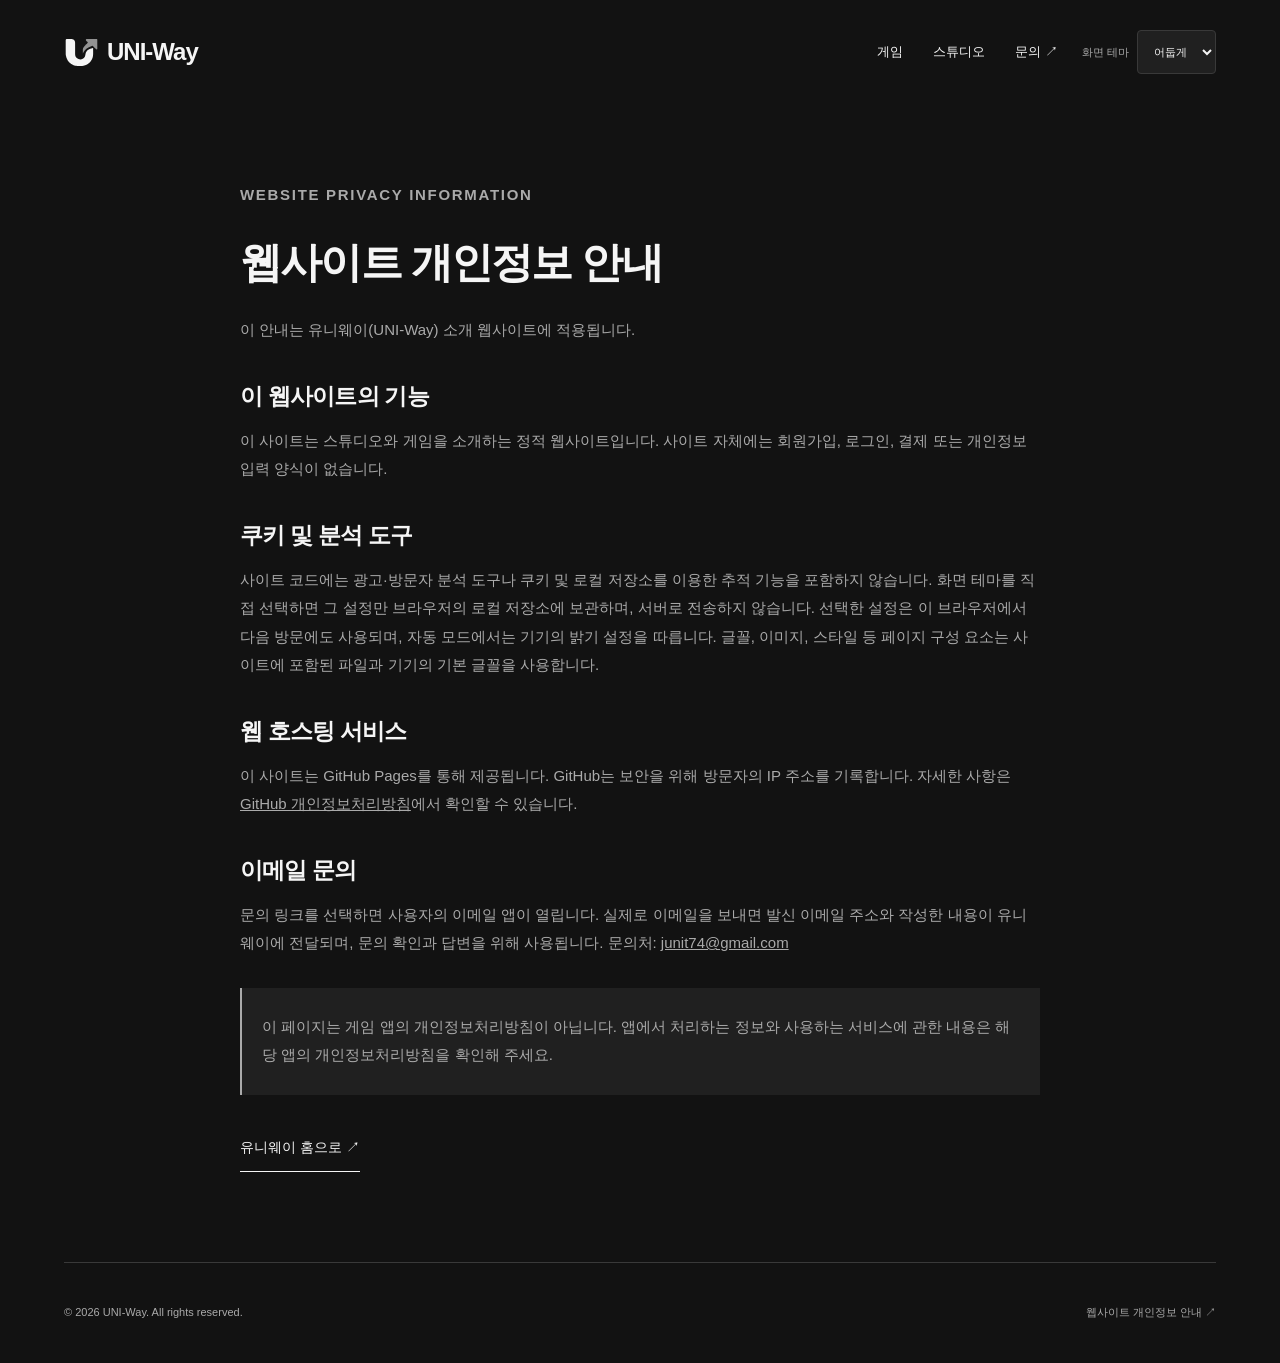
==== commit 4865ec54: "Apply approved monochrome stage design to the main site" ====
--- a/privacy.html
+++ b/privacy.html
@@ -1,4 +1,19 @@
 <!doctype html>
-<html lang="ko"><head><meta charset="utf-8"><meta name="viewport" content="width=device-width, initial-scale=1"><meta name="theme-color" content="#f4f4ec"><title>웹사이트 개인정보 안내 — 유니웨이 UNI-Way</title><meta name="description" content="유니웨이 소개 웹사이트의 개인정보 관련 안내입니다."><link rel="icon" href="./assets/uniway-favicon-64.png" type="image/png" sizes="64x64">
-  <link rel="icon" data-theme-favicon href="./assets/uniway-favicon-adaptive.svg" type="image/svg+xml" sizes="any">
-  <link rel="apple-touch-icon" href="./assets/apple-touch-icon-light-bg.png"><script src="./theme.js?v=site-theme-04"></script><link rel="stylesheet" href="./style.css?v=site-theme-04"></head><body><a class="skip" href="#main">본문으로 바로가기</a><header class="site-header"><a class="brand" href="./" aria-label="유니웨이 홈"><img class="brand-symbol theme-logo-light" src="./assets/uniway-symbol.svg" width="44" height="44" alt=""><img class="brand-symbol theme-logo-dark" src="./assets/uniway-symbol-on-dark.svg" width="44" height="44" alt=""><span>UNI-Way</span></a><nav aria-label="주요 메뉴"><a href="./#contact">문의 <span aria-hidden="true">↗</span></a></nav><label class="theme-control" hidden><span>화면 테마</span><select id="theme-select" aria-label="화면 테마"><option value="system">자동</option><option value="light">밝게</option><option value="dark">어둡게</option></select></label></header><main id="main" class="policy"><p class="eyebrow">WEBSITE PRIVACY INFORMATION</p><h1>웹사이트 개인정보 안내</h1><p>이 안내는 유니웨이(UNI-Way) 소개 웹사이트에 적용됩니다.</p><h2>이 웹사이트의 기능</h2><p>이 사이트는 스튜디오와 게임을 소개하는 정적 웹사이트입니다. 사이트 자체에는 회원가입, 로그인, 결제 또는 개인정보 입력 양식이 없습니다.</p><h2>쿠키 및 분석 도구</h2><p>사이트 코드에는 광고·방문자 분석 도구나 쿠키 및 로컬 저장소를 이용한 추적 기능을 포함하지 않습니다. 화면 테마를 직접 선택하면 그 설정만 브라우저의 로컬 저장소에 보관하며, 서버로 전송하지 않습니다. 자동 모드를 선택하면 저장한 테마 설정을 삭제합니다. 글꼴, 이미지, 스타일 등 페이지 구성 요소는 사이트에 포함된 파일과 기기의 기본 글꼴을 사용합니다.</p><h2>웹 호스팅 서비스</h2><p>이 사이트는 GitHub Pages를 통해 제공됩니다. GitHub는 보안을 위해 방문자의 IP 주소를 기록합니다. 자세한 사항은 <a href="https://docs.github.com/en/site-policy/privacy-policies/github-general-privacy-statement" style="text-decoration:underline">GitHub 개인정보처리방침</a>에서 확인할 수 있습니다.</p><h2>이메일 문의</h2><p>문의 링크를 선택하면 사용자의 이메일 앱이 열립니다. 실제로 이메일을 보내면 발신 이메일 주소와 작성한 내용이 유니웨이에 전달되며, 문의 확인과 답변을 위해 사용됩니다. 문의처: <a href="mailto:junit74@gmail.com" style="text-decoration:underline">junit74@gmail.com</a></p><div class="policy-callout"><p>이 페이지는 게임 앱의 개인정보처리방침이 아닙니다. 앱에서 처리하는 정보와 사용하는 서비스에 관한 내용은 해당 앱의 개인정보처리방침을 확인해 주세요.</p></div><a class="back-link" href="./">유니웨이 홈으로 <span aria-hidden="true">↗</span></a></main><footer class="site-footer"><div class="footer-bottom"><span>© <span id="year">2026</span> UNI-Way. All rights reserved.</span><a href="./">홈</a></div></footer><script src="./script.js?v=theme-icon-03"></script></body></html>
+<html lang="ko" data-theme="dark">
+<head>
+  <meta charset="utf-8">
+  <meta name="viewport" content="width=device-width, initial-scale=1">
+  <meta name="theme-color" content="#121212">
+  <title>웹사이트 개인정보 안내 — 유니웨이 UNI-Way</title>
+  <meta name="description" content="유니웨이 소개 웹사이트의 개인정보 관련 안내입니다.">
+  <meta property="og:type" content="website">
+  <link rel="canonical" href="https://junit74.github.io/privacy.html">
+  <meta property="og:url" content="https://junit74.github.io/privacy.html">
+  <meta property="og:title" content="웹사이트 개인정보 안내 — UNI-Way">
+  <meta property="og:description" content="유니웨이 소개 웹사이트의 개인정보 관련 안내입니다.">
+  <link rel="icon" href="./assets/uniway-favicon-mono-64.png" type="image/png" sizes="64x64">
+  <link rel="icon" data-theme-favicon href="./assets/uniway-favicon-mono-adaptive.svg" type="image/svg+xml" sizes="any">
+  <link rel="apple-touch-icon" href="./assets/apple-touch-icon-mono.png">
+  <script src="./theme.js?v=mono-stage-06"></script><link rel="stylesheet" href="./style.css?v=mono-stage-06">
+</head>
+<body class="cinema"><a class="skip" href="#main">본문으로 바로가기</a><div class="wrap"><header class="header"><a class="brand" href="./" aria-label="UNI-Way 처음으로"><img class="mono-light" src="./assets/uniway-symbol-mono-black.svg" width="35" height="35" alt=""><img class="mono-dark" src="./assets/uniway-symbol-mono-white.svg" width="35" height="35" alt=""><span>UNI-Way</span></a><nav aria-label="주요 메뉴"><a href="./#games">게임</a><a href="./#about">스튜디오</a><a href="./#contact">문의 ↗</a></nav><label class="theme-control" hidden><span>화면 테마</span><select id="theme-select" aria-label="화면 테마"><option value="dark">어둡게</option><option value="light">밝게</option><option value="system">자동</option></select></label></header><main id="main" class="policy"><p class="eyebrow">WEBSITE PRIVACY INFORMATION</p><h1>웹사이트 개인정보 안내</h1><p>이 안내는 유니웨이(UNI-Way) 소개 웹사이트에 적용됩니다.</p><h2>이 웹사이트의 기능</h2><p>이 사이트는 스튜디오와 게임을 소개하는 정적 웹사이트입니다. 사이트 자체에는 회원가입, 로그인, 결제 또는 개인정보 입력 양식이 없습니다.</p><h2>쿠키 및 분석 도구</h2><p>사이트 코드에는 광고·방문자 분석 도구나 쿠키 및 로컬 저장소를 이용한 추적 기능을 포함하지 않습니다. 화면 테마를 직접 선택하면 그 설정만 브라우저의 로컬 저장소에 보관하며, 서버로 전송하지 않습니다. 선택한 설정은 이 브라우저에서 다음 방문에도 사용되며, 자동 모드에서는 기기의 밝기 설정을 따릅니다. 글꼴, 이미지, 스타일 등 페이지 구성 요소는 사이트에 포함된 파일과 기기의 기본 글꼴을 사용합니다.</p><h2>웹 호스팅 서비스</h2><p>이 사이트는 GitHub Pages를 통해 제공됩니다. GitHub는 보안을 위해 방문자의 IP 주소를 기록합니다. 자세한 사항은 <a href="https://docs.github.com/en/site-policy/privacy-policies/github-general-privacy-statement" style="text-decoration:underline">GitHub 개인정보처리방침</a>에서 확인할 수 있습니다.</p><h2>이메일 문의</h2><p>문의 링크를 선택하면 사용자의 이메일 앱이 열립니다. 실제로 이메일을 보내면 발신 이메일 주소와 작성한 내용이 유니웨이에 전달되며, 문의 확인과 답변을 위해 사용됩니다. 문의처: <a href="mailto:junit74@gmail.com" style="text-decoration:underline">junit74@gmail.com</a></p><div class="policy-callout"><p>이 페이지는 게임 앱의 개인정보처리방침이 아닙니다. 앱에서 처리하는 정보와 사용하는 서비스에 관한 내용은 해당 앱의 개인정보처리방침을 확인해 주세요.</p></div><a class="back-link" href="./">유니웨이 홈으로 <span aria-hidden="true">↗</span></a></main><footer class="footer"><span>© <span id="year">2026</span> UNI-Way. All rights reserved.</span><a href="./privacy.html">웹사이트 개인정보 안내 ↗</a></footer></div><script src="./script.js?v=mono-stage-06"></script></body></html>
--- a/style.css
+++ b/style.css
@@ -1,27 +1,23 @@
 @charset "UTF-8";
-:root{--paper:#f4f4ec;--ink:#202b26;--muted:#647169;--line:#d4d8cc;--green:#c8ee82;--dark:#20382d;--radius:4px}*{box-sizing:border-box}html{scroll-behavior:smooth;scroll-padding-top:90px}body{margin:0;background:var(--paper);color:var(--ink);font-family:Inter,-apple-system,BlinkMacSystemFont,"Apple SD Gothic Neo","Noto Sans KR","Malgun Gothic",sans-serif;-webkit-font-smoothing:antialiased}a{color:inherit;text-decoration:none}button,a{-webkit-tap-highlight-color:transparent}a:focus-visible,select:focus-visible{outline:3px solid var(--focus);outline-offset:6px}::selection{background:#c8ee82;color:#152c21}.skip{position:fixed;left:20px;top:-100px;z-index:100;background:var(--ink);color:var(--paper);padding:14px}.skip:focus{top:12px}.site-header{max-width:1440px;margin:auto;min-height:100px;padding:0 5%;display:flex;align-items:center;justify-content:space-between;gap:20px}.brand{display:flex;align-items:center;gap:10px;font-weight:800;font-size:28px;letter-spacing:-1.5px}.brand svg{width:31px;height:31px;fill:none;stroke:currentColor;stroke-width:4}.brand-dot{font-size:11px;vertical-align:super;margin-left:3px;display:none}nav{display:flex;gap:36px;font-size:14px;font-weight:650}nav a{padding:10px 0;border-bottom:1px solid transparent}nav a:hover{border-color:var(--ink)}nav a:last-child span{margin-left:16px}.hero{max-width:1440px;margin:auto;padding:28px 5% 68px;display:grid;grid-template-columns:1.04fr 1fr;gap:34px;align-items:stretch}.hero-copy{padding:32px 0 0}.eyebrow{font-size:11px;font-weight:700;letter-spacing:1.8px;margin:0 0 35px;display:flex;align-items:center;gap:9px}.status-dot{display:inline-block;height:7px;width:7px;background:var(--status);border-radius:50%;flex:none}h1{font-size:clamp(45px,4.6vw,67px);letter-spacing:-3.3px;line-height:1.3;font-weight:750;margin:0 0 30px}.underline{position:relative;z-index:0;white-space:nowrap}.underline:after{position:absolute;content:"";bottom:2px;height:16px;left:-3px;right:-3px;z-index:-1;background:var(--highlight);transform:rotate(-2deg)}.hero-description{font-size:16px;line-height:1.9;color:var(--muted);margin:0 0 34px}.button{background:var(--ink);color:var(--paper);display:inline-flex;align-items:center;gap:48px;padding:18px 24px;font-size:14px;border:1px solid var(--ink);transition:background .15s,transform .15s}.button:hover{background:var(--button-hover);transform:translateY(-2px)}.button span{font-size:21px}.hero-footnote{display:flex;align-items:center;gap:15px;font-size:10px;color:var(--muted);margin-top:54px}.hero-footnote span:first-child{font-size:11px}.hero-footnote span:nth-child(2){font-size:24px;font-weight:300;margin-right:auto}.hero-footnote span:last-child{letter-spacing:1px}.hero-art{position:relative;overflow:hidden;background:var(--green);min-height:500px;border-radius:var(--radius);display:flex;flex-direction:column;justify-content:space-between;padding:28px}.art-grid{position:absolute;inset:0;background-image:linear-gradient(#20382d08 1px,transparent 1px),linear-gradient(90deg,#20382d08 1px,transparent 1px);background-size:32px 32px}.art-label{position:relative;font-size:9px;letter-spacing:2px;font-weight:700}.way-art{position:absolute;inset:38px 0 24px;width:100%;height:calc(100% - 62px)}.art-bottom{position:relative;display:flex;justify-content:space-between;gap:10px;font-size:9px;font-weight:700;letter-spacing:.7px}.art-bottom span span{font-size:17px;margin-left:10px}.manifesto-bar{border-top:1px solid var(--line);border-bottom:1px solid var(--line);display:flex;align-items:center;justify-content:space-around;gap:20px;padding:22px 5%;font-size:13px;font-weight:600;letter-spacing:1px}.asterisk{font-size:25px;color:var(--muted)}.section{max-width:1440px;margin:auto;padding:86px 5%}.section-label{display:flex;justify-content:space-between;gap:16px;font-size:11px;letter-spacing:1.1px;font-weight:600;margin-bottom:45px}.section-label span:last-child{letter-spacing:0;color:var(--muted);font-size:12px}.about{padding-bottom:84px}.about-content{display:grid;grid-template-columns:1.04fr 1fr;gap:34px}h2{margin:0;font-size:clamp(29px,3.2vw,43px);letter-spacing:-1.8px;line-height:1.45;font-weight:650}.about-text{padding:0 0 0 28px;font-size:16px;line-height:1.9}.about-text p{margin:0 0 18px}.about-text p:nth-child(2){color:var(--muted);font-size:15px}.text-tag{display:inline-block;border:1px solid var(--line);padding:5px 13px;border-radius:30px;font-size:11px;margin-top:8px}.games{border-top:1px solid var(--line);padding-top:54px}.section-heading{display:flex;justify-content:space-between;gap:24px;align-items:flex-end;margin-bottom:35px}.section-heading p{color:var(--muted);font-size:13px;margin:0 0 8px;line-height:1.6}.game-card{display:grid;grid-template-columns:1.2fr 1fr;border:1px solid var(--line);background:var(--surface);border-radius:var(--radius);overflow:hidden}.game-visual{min-height:430px;position:relative;background:#233c30;color:#e8f3d8;padding:28px;display:flex;flex-direction:column;justify-content:space-between;overflow:hidden}.game-visual-top,.game-visual-bottom{display:flex;justify-content:space-between;align-items:center;position:relative;z-index:1;font-size:9px;letter-spacing:1px}.small-star{font-size:30px;color:#c8ee82}.game-visual-bottom{font-size:9px;letter-spacing:0;color:#b8c9bb}.game-title-art{position:relative;z-index:1;font-size:clamp(65px,6.8vw,100px);font-weight:900;letter-spacing:-7px;line-height:1.01;align-self:center;transform:rotate(-7deg);margin:28px 0 40px}.game-title-art>span{display:block}.game-title-art>span:last-child{margin-left:34px;color:#c8ee82}.game-period{color:#f1b866}.orbit{width:380px;height:380px;border:1px solid #a2c49527;border-radius:50%;position:absolute;left:50%;top:50%;transform:translate(-50%,-50%)}.orbit-two{width:260px;height:260px}.game-shape{position:absolute;color:#e6b470}.shape-one{left:40px;top:100px;font-size:60px;transform:rotate(15deg);font-weight:200}.shape-two{right:35px;bottom:84px;font-size:60px;color:#c8ee82}.shape-three{width:22px;height:22px;bottom:87px;left:70px;border:3px solid #a8c195;transform:rotate(30deg)}.game-info{padding:38px;display:flex;flex-direction:column;justify-content:space-between;gap:40px}.pill{display:inline-flex;gap:7px;align-items:center;border:1px solid var(--line);border-radius:20px;padding:7px 11px;align-self:flex-start;font-size:11px}.game-info .eyebrow{margin-bottom:14px;font-size:9px;color:var(--muted)}.game-info h3{font-size:32px;letter-spacing:-1.4px;margin:0 0 20px}.game-description{font-size:14px;line-height:1.95;margin:0;color:var(--muted)}.game-facts{display:flex;gap:44px;padding-top:20px;margin:0;border-top:1px solid var(--line);font-size:12px}.game-facts div{display:flex;flex-direction:column;gap:10px}.game-facts dt{font-size:10px;color:var(--muted)}.game-facts dd{margin:0;font-weight:550}.contact{padding:58px max(5%,calc((100% - 1296px)/2)) 65px;background:var(--contact)}.contact .section-label{margin-bottom:40px}.contact-content{display:flex;align-items:center;justify-content:space-between;gap:48px}.contact h2{font-size:clamp(29px,3vw,40px)}.contact-content>div>p{font-size:14px;color:var(--muted);line-height:1.8;margin-bottom:0}.contact-details{min-width:280px}.contact-label{display:block;font-size:10px;letter-spacing:1.5px;color:var(--muted)}.contact-details .contact-pending{font-size:18px;font-weight:600;color:var(--ink);margin:13px 0 3px}.contact-details .contact-note{font-size:12px;margin-top:6px}.contact-email{display:inline-block;font-size:clamp(18px,2.2vw,26px);margin-top:13px;border-bottom:1px solid #6a7e5c;padding-bottom:8px;overflow-wrap:anywhere}.contact-email span{margin-left:16px} .site-footer{background:#202b26;color:#f4f4ec;padding:44px max(5%,calc((100% - 1296px)/2)) 25px}.footer-top{display:flex;justify-content:space-between;align-items:center;gap:20px;padding-bottom:38px}.footer-brand{font-size:43px;font-weight:750;letter-spacing:-2px}.footer-brand span{font-size:42px;color:var(--green);margin-left:17px;font-weight:400}.footer-top p{font-size:12px;color:#c0c9bf}.footer-bottom{display:flex;justify-content:space-between;gap:20px;flex-wrap:wrap;padding-top:23px;border-top:1px solid #49554b;font-size:10px;color:#b5beb4;line-height:1.7}.footer-bottom a:hover{color:white}.policy{max-width:850px;padding:70px 24px 100px;margin:auto;min-height:70vh}.policy h1{font-size:42px;letter-spacing:-1.5px}.policy h2{font-size:22px;margin-top:35px;margin-bottom:10px;letter-spacing:-.5px}.policy p,.policy li{line-height:1.9;color:var(--muted);font-size:15px}.policy ul{padding-left:22px}.policy .eyebrow{margin-bottom:25px}.policy .back-link{display:inline-block;margin-top:35px;border-bottom:1px solid var(--ink);padding-bottom:8px;font-size:14px}.policy-callout{border-left:3px solid #789f43;padding:8px 20px;background:var(--surface);margin-top:30px}
-@media(min-width:1600px){.hero{padding-top:42px;padding-bottom:78px}.hero-art{min-height:550px}.hero-copy{padding-top:44px}}
-@media(max-width:1000px){.site-header{min-height:86px}.hero{gap:24px;padding-top:20px}.hero-art{min-height:460px;padding:22px}.hero-copy{padding-top:23px}h1{font-size:46px;letter-spacing:-2.5px}.eyebrow{font-size:9px;letter-spacing:1.4px;margin-bottom:27px}.hero-footnote span:last-child{display:none}.game-info{padding:28px}.game-visual{min-height:410px}.game-title-art{font-size:75px}.contact-details{min-width:240px}.about-text{padding-left:0}}
-@media(max-width:720px){html{scroll-padding-top:25px}.site-header{padding:0 6%;min-height:80px}.brand{font-size:24px;gap:6px}.brand svg{width:26px;height:26px}nav{gap:20px;font-size:12px}nav a:last-child span{display:none}.hero{grid-template-columns:1fr;padding:16px 6% 36px;gap:30px}.hero-copy{padding-top:20px}h1{font-size:clamp(42px,9vw,62px);letter-spacing:-2.5px;line-height:1.3;margin-bottom:24px}.eyebrow{font-size:9px;margin-bottom:25px}.hero-description{font-size:15px;margin-bottom:25px}.button{font-size:13px;padding:15px 20px;gap:42px}.hero-footnote{display:none}.hero-art{min-height:390px;padding:23px}.way-art{height:calc(100% - 45px);top:20px}.art-label{font-size:8px}.art-bottom{font-size:8px}.manifesto-bar{padding:17px 6%;font-size:9px;letter-spacing:.5px;gap:12px}.manifesto-bar>span:nth-last-child(-n+2){display:none}.asterisk{font-size:20px}.section{padding:50px 6%}.section-label{margin-bottom:30px;font-size:10px}.section-label span:last-child{font-size:11px}.about-content{grid-template-columns:1fr;gap:25px}h2{font-size:30px;letter-spacing:-1.4px}.about-text{font-size:15px}.about-text p:nth-child(2){font-size:14px}.section-heading{display:block;margin-bottom:26px}.section-heading p{margin-top:16px;font-size:12px}.game-card{grid-template-columns:1fr}.game-visual{min-height:365px;padding:23px}.game-title-art{font-size:84px;margin:20px 0 25px}.game-visual-bottom{font-size:8px}.game-info{padding:28px;gap:28px}.game-info h3{font-size:29px}.game-facts{gap:60px}.contact{padding:42px 6%}.contact-content{display:block}.contact h2{font-size:28px}.contact-content>div>p{font-size:13px}.contact-details{margin-top:32px;padding-top:25px;border-top:1px solid var(--line)}.contact-details .contact-pending{font-size:17px}.site-footer{padding:34px 6% 24px}.footer-brand{font-size:36px}.footer-brand span{font-size:34px}.footer-top{align-items:flex-start;flex-direction:column;gap:0;padding-bottom:25px}.footer-top p{font-size:11px}.footer-bottom{display:grid;grid-template-columns:1fr auto;gap:12px;font-size:9px}.footer-bottom>span:first-child{grid-column:1/-1}.footer-bottom>span:nth-child(2){display:none}.policy{padding-top:45px}.policy h1{font-size:32px}.policy h2{font-size:20px}}
-@media(prefers-reduced-motion:reduce){html{scroll-behavior:auto}*,*:before,*:after{transition:none!important;animation:none!important}}
+:root{color-scheme:light;--bg:#fff;--fg:#161616;--muted:#686868;--line:#dedede;--panel:#f3f3f3;--card:#fff;--inverse:#111;--inverse-fg:#fff;--light:block;--dark:none}
+:root[data-theme="dark"]{color-scheme:dark;--bg:#121212;--fg:#f5f5f5;--muted:#aaa;--line:#393939;--panel:#202020;--card:#191919;--inverse:#eee;--inverse-fg:#111;--light:none;--dark:block}
+*{box-sizing:border-box}html{scroll-behavior:smooth;scroll-padding-top:80px}body{margin:0;background:var(--bg);color:var(--fg);font-family:Inter,-apple-system,BlinkMacSystemFont,"Apple SD Gothic Neo","Noto Sans KR",sans-serif;-webkit-font-smoothing:antialiased}a{color:inherit;text-decoration:none}button,select{font:inherit}a:focus-visible,button:focus-visible,select:focus-visible{outline:2px solid var(--fg);outline-offset:5px}::selection{background:var(--fg);color:var(--bg)}img{max-width:100%}.review{height:48px;padding:0 4%;display:flex;align-items:center;justify-content:space-between;gap:16px;background:var(--panel);border-bottom:1px solid var(--line);font-size:11px}.review a{text-decoration:underline;text-underline-offset:4px}.review label{display:flex;align-items:center;gap:9px}.review select{border:1px solid var(--line);border-radius:0;background:var(--bg);color:var(--fg);padding:6px 12px;min-height:34px}.wrap{width:min(1280px,90%);margin:auto}.header{min-height:100px;display:flex;align-items:center;justify-content:space-between;gap:24px}.brand{display:inline-flex;align-items:center;gap:8px;font-size:24px;letter-spacing:-1px;font-weight:750}.brand img{width:35px;height:35px}.mono-light{display:var(--light)}.mono-dark{display:var(--dark)}nav{display:flex;gap:30px;font-size:13px}nav a{display:flex;align-items:center;min-height:44px}p{line-height:1.85}.eyebrow{font-size:11px;letter-spacing:1.7px;font-weight:650;text-transform:uppercase}.muted{color:var(--muted)}.button{display:inline-flex;align-items:center;justify-content:space-between;gap:50px;background:var(--fg);color:var(--bg);border:1px solid var(--fg);padding:17px 22px;min-height:52px;font-size:13px}.text-link{display:inline-flex;align-items:center;gap:24px;border-bottom:1px solid var(--fg);padding:12px 0;min-height:44px;font-size:13px}.section-head{display:flex;justify-content:space-between;align-items:baseline;gap:20px;padding:26px 0}.section-head h2{font-size:30px;letter-spacing:-1px;margin:0}.section-head p{font-size:12px;margin:0;color:var(--muted)}.game-img{display:block;width:100%;height:auto;aspect-ratio:16/9;object-fit:contain;background:#222}.image-link{display:block;overflow:hidden;cursor:zoom-in}.game-meta{display:flex;justify-content:space-between;align-items:center;gap:20px;padding:24px 0}.game-meta h3{font-size:26px;letter-spacing:-1px;margin:0 0 5px}.game-meta p{margin:0;color:var(--muted);font-size:13px}.badge{font-size:11px;border:1px solid var(--line);padding:7px 12px;white-space:nowrap;border-radius:30px}.shots{display:grid;grid-template-columns:1fr 1fr;gap:20px;margin-top:20px}.shots figure{margin:0}.shots figcaption{font-size:11px;color:var(--muted);padding:12px 0}.about{display:grid;grid-template-columns:1fr 1fr;gap:60px;border-top:1px solid var(--line);padding:74px 0;margin-top:80px}.about h2{font-size:40px;letter-spacing:-1.8px;line-height:1.45;margin:0}.about p{font-size:15px;color:var(--muted);margin:0 0 18px}.contact{border-top:1px solid var(--line);padding:54px 0;display:flex;align-items:center;justify-content:space-between;gap:30px}.contact h2{margin:0 0 8px;font-size:26px;letter-spacing:-1px}.contact p{margin:0;color:var(--muted);font-size:13px}.contact a{font-size:24px;letter-spacing:-.7px;overflow-wrap:anywhere}.footer{border-top:1px solid var(--line);display:flex;justify-content:space-between;gap:20px;padding:28px 0;color:var(--muted);font-size:11px}.footer a{min-height:44px;display:inline-flex;align-items:center}.footer span{padding-top:15px}.capture-note{font-size:11px;color:var(--muted);margin:18px 0 0}
+/* A: large typography, rules and open whitespace. */
+.editorial .header{border-bottom:1px solid var(--line)}.editorial-hero{padding:72px 0 74px;position:relative}.editorial-hero .eyebrow{margin:0 0 24px}.editorial-hero h1{font-size:clamp(48px,7.4vw,100px);letter-spacing:-5px;line-height:1.14;font-weight:650;margin:0}.editorial-hero h1 span{color:var(--muted)}.editorial-bottom{margin-top:40px;display:flex;align-items:end;justify-content:space-between;gap:30px}.editorial-bottom p{font-size:15px;color:var(--muted);margin:0}.editorial .games{border-top:1px solid var(--fg)}.editorial-game{display:grid;grid-template-columns:1.5fr 1fr;gap:40px}.editorial-game .game-meta{flex-direction:column;align-items:flex-start;justify-content:space-between;padding:10px 0}.editorial-game h3{font-size:36px}.editorial-game p{font-size:14px;max-width:30em}.editorial-game .badge{align-self:flex-start}.editorial .shots{max-width:calc(60% - 16px)}
+/* B: dark cinematic stage, large symbol, generous game imagery. */
+.cinema .header{min-height:104px}.cinema-hero{display:grid;grid-template-columns:1.25fr 1fr;gap:50px;align-items:center;padding:44px 0 65px;min-height:510px}.cinema-hero h1{font-size:clamp(48px,6vw,82px);font-weight:550;letter-spacing:-4px;line-height:1.2;margin:28px 0}.cinema-hero p{font-size:15px;color:var(--muted)}.cinema-hero .text-link{margin-top:15px}.symbol-stage{position:relative;display:grid;place-items:center;aspect-ratio:1;background:var(--panel);border:1px solid var(--line);border-radius:50%}.symbol-stage img{width:72%;height:auto}.stage-caption{position:absolute;bottom:10%;font-size:9px;letter-spacing:2px;color:var(--muted)}.cinema .games{border-top:1px solid var(--line)}.cinema .game-main{position:relative;border:1px solid var(--line)}.cinema .game-meta{padding:26px}.cinema .game-meta h3{font-size:32px}.cinema .shots{gap:28px}.cinema .about{margin-top:100px}
+/* C: neutral gray canvas and a modular portfolio. */
+.modular{background:var(--panel)}.modular .header{min-height:94px}.modular-hero{display:grid;grid-template-columns:1.7fr 1fr;gap:20px;margin:16px 0 48px}.intro-tile{background:var(--card);border:1px solid var(--line);border-radius:20px;padding:42px;display:flex;flex-direction:column;align-items:flex-start}.intro-tile h1{font-size:clamp(40px,4.7vw,62px);line-height:1.25;letter-spacing:-3px;margin:24px 0 20px}.intro-tile p{font-size:14px;color:var(--muted);margin:0 0 26px}.brand-tile{background:var(--fg);color:var(--bg);border-radius:20px;display:flex;flex-direction:column;align-items:center;justify-content:center;padding:32px;min-height:340px}.brand-tile img{width:190px;height:190px}.brand-tile .mono-light{display:var(--dark)}.brand-tile .mono-dark{display:var(--light)}.brand-tile strong{font-size:36px;letter-spacing:-1.5px}.brand-tile p{font-size:10px;letter-spacing:2px;margin:18px 0 0;opacity:.65}.modular-grid{display:grid;grid-template-columns:1.7fr 1fr;gap:20px;align-items:start}.portfolio-card{border-radius:20px;overflow:hidden;background:var(--card);border:1px solid var(--line)}.portfolio-card .game-meta{padding:28px}.portfolio-card .game-meta h3{font-size:28px}.side-stack{display:grid;gap:20px}.note-card{border-radius:20px;border:1px solid var(--line);background:var(--card);padding:30px}.note-card h2{font-size:25px;letter-spacing:-1px;line-height:1.4;margin:20px 0}.note-card p{font-size:14px;color:var(--muted);margin:0}.note-card .text-link{margin-top:22px}.modular .shots{grid-column:1/-1;margin-top:0}.modular .shots figure{background:var(--card);border:1px solid var(--line);border-radius:16px;overflow:hidden}.modular .shots figcaption{padding:14px 20px}.modular .contact{margin-top:68px}.modular .section-head{padding-top:0}.modular .footer{margin-top:10px}
+@media(max-width:900px){.editorial-game{grid-template-columns:1.3fr 1fr;gap:24px}.editorial-game h3{font-size:29px}.modular-hero,.modular-grid{grid-template-columns:1.4fr 1fr}.intro-tile{padding:30px}.brand-tile img{width:140px;height:140px}.cinema-hero{gap:30px;min-height:430px}.cinema-hero h1{font-size:54px}.about{gap:35px}.contact a{font-size:20px}}
+@media(max-width:650px){html{scroll-padding-top:25px}.wrap{width:88%}.review{height:auto;min-height:52px;padding:8px 6%;gap:10px;font-size:10px}.review .review-name{display:none}.review select{min-height:38px;font-size:14px}.header{min-height:90px;gap:12px;flex-wrap:wrap;padding:16px 0}.brand{font-size:23px}.brand img{width:32px;height:32px}nav{gap:18px;font-size:12px}.header nav{margin-left:auto}.editorial-hero{padding:44px 0 45px}.editorial-hero h1{font-size:clamp(43px,9.7vw,63px);letter-spacing:-2.8px}.editorial-bottom{margin-top:28px;display:block}.editorial-bottom p{font-size:14px;margin-bottom:23px}.section-head{padding:24px 0 20px}.section-head h2{font-size:25px}.section-head p{font-size:10px}.editorial-game{grid-template-columns:1fr;gap:18px}.editorial-game .game-meta{gap:20px;padding:0}.editorial-game h3{font-size:27px}.editorial .shots{max-width:none;margin-top:28px}.shots{gap:12px}.shots figcaption{font-size:10px;line-height:1.6}.game-meta{gap:15px}.game-meta h3{font-size:24px}.badge{font-size:10px;padding:6px 10px}.about{grid-template-columns:1fr;gap:24px;margin-top:48px;padding:40px 0}.about h2{font-size:30px}.about p{font-size:14px}.contact{display:block;padding:38px 0}.contact h2{font-size:25px}.contact a{display:inline-block;margin-top:24px;font-size:21px;min-height:44px}.footer{font-size:10px;align-items:start;gap:14px}.footer span{line-height:1.6}.cinema .header{min-height:90px}.cinema-hero{grid-template-columns:1fr;gap:30px;padding:24px 0 40px}.cinema-hero h1{font-size:clamp(42px,10vw,60px);letter-spacing:-2.5px;margin:22px 0}.cinema-hero p{font-size:14px}.symbol-stage{width:66%;margin:0 auto}.stage-caption{font-size:7px}.cinema .game-meta{padding:18px;align-items:start}.cinema .game-meta h3{font-size:25px}.cinema .game-meta p{font-size:11px}.cinema .shots{gap:12px}.cinema .about{margin-top:50px}.modular-hero,.modular-grid{grid-template-columns:1fr}.modular-hero{margin:8px 0 35px;gap:14px}.intro-tile{padding:28px;border-radius:16px}.intro-tile h1{font-size:clamp(36px,9vw,50px);letter-spacing:-2px}.brand-tile{min-height:150px;flex-direction:row;gap:20px;padding:24px;border-radius:16px}.brand-tile img{width:86px;height:86px}.brand-tile strong{font-size:31px}.brand-tile p{display:none}.modular-grid{gap:16px}.portfolio-card .game-meta{padding:22px}.portfolio-card .game-meta h3{font-size:25px}.portfolio-card .game-meta p{font-size:11px}.note-card{padding:26px;border-radius:16px}.side-stack{gap:16px}.modular .shots{grid-template-columns:1fr}.modular .contact{margin-top:40px}}
+@media(max-width:360px){.header nav{width:100%;justify-content:space-between}.review label>span{display:none}.button{gap:28px}.game-meta{flex-wrap:wrap}.brand-tile{gap:10px}.brand-tile strong{font-size:27px}.intro-tile{padding:24px}.shots{grid-template-columns:1fr}}
+@media(prefers-reduced-motion:reduce){html{scroll-behavior:auto}}
+h1,h2,h3{word-break:keep-all}
+@media(max-width:650px){.cinema-hero h1{font-size:clamp(36px,9vw,54px)}}
 
-/* Approved UNI-Way logo, concept 01. */
-.brand .brand-symbol{width:44px;height:44px;object-fit:contain;flex:none}
-.hero-art{background:var(--hero-surface);border:1px solid var(--line)}
-.hero-logo{position:absolute;width:100%;height:100%;inset:0;object-fit:contain;padding:65px 44px 55px}
-.art-label,.art-bottom{z-index:1}
-.footer-brand{display:inline-flex;align-items:center;gap:13px}
-.footer-brand .footer-symbol{display:block;width:56px;height:56px;object-fit:contain}
-@media(max-width:720px){.brand .brand-symbol{width:34px;height:34px}.brand{gap:5px}.hero-logo{padding:60px 26px 50px}.footer-brand .footer-symbol{width:46px;height:46px}}
-
-/* Page color themes. The system preference also works without JavaScript. */
-:root{color-scheme:light;--surface:#eaece1;--contact:#e6e9dc;--hero-surface:#e8ecdf;--highlight:#c8ee82;--status:#466e37;--button-hover:#36503e;--focus:#56851a;--show-light:block;--show-dark:none;}
-:root[data-theme="dark"]{color-scheme:dark;--paper:#18221d;--ink:#f4f4ec;--muted:#b1c0b4;--line:#405246;--surface:#24352a;--contact:#213128;--hero-surface:#273b2f;--highlight:#45642f;--status:#c8ee82;--button-hover:#c8ee82;--focus:#c8ee82;--show-light:none;--show-dark:block;}
-@media(prefers-color-scheme:dark){:root:not([data-theme]){color-scheme:dark;--paper:#18221d;--ink:#f4f4ec;--muted:#b1c0b4;--line:#405246;--surface:#24352a;--contact:#213128;--hero-surface:#273b2f;--highlight:#45642f;--status:#c8ee82;--button-hover:#c8ee82;--focus:#c8ee82;--show-light:none;--show-dark:block;}}
-.theme-logo-light{display:var(--show-light)}.theme-logo-dark{display:var(--show-dark)}
-.site-header nav{margin-left:auto}
-.theme-control{display:flex;align-items:center;gap:8px;font-size:11px;color:var(--muted);flex:none}
-.theme-control[hidden]{display:none}
-.theme-control select{font:inherit;font-size:12px;font-weight:600;min-height:40px;padding:8px 26px 8px 10px;background:var(--surface);color:var(--ink);border:1px solid var(--line);border-radius:6px;cursor:pointer}
-@media(max-width:720px){.site-header{flex-wrap:wrap;gap:8px 14px;padding-top:14px;padding-bottom:14px}.site-header .brand{margin-right:auto}.site-header nav{order:3;width:100%;margin:0;justify-content:flex-end;gap:24px}.theme-control>span{position:absolute;width:1px;height:1px;overflow:hidden;clip-path:inset(50%)}.theme-control select{min-height:40px}.hero{padding-top:0}}
-@media(max-width:720px){.theme-control select{min-height:44px;font-size:16px}.site-header nav a{display:inline-flex;align-items:center;min-height:44px;font-size:14px}.contact-email{padding-top:6px;min-height:44px}.footer-bottom a{display:inline-flex;align-items:center;min-height:44px}}
+/* Production navigation and accessible theme controls. */
+.skip{position:fixed;top:-100px;left:16px;z-index:20;padding:14px;background:var(--fg);color:var(--bg)}.skip:focus{top:12px}
+.header nav{margin-left:auto}.theme-control{display:flex;align-items:center;gap:8px;font-size:11px;color:var(--muted);flex:none}.theme-control[hidden]{display:none}.theme-control select{font:inherit;color:var(--fg);background:var(--panel);border:1px solid var(--line);padding:10px 12px;min-height:44px;border-radius:4px;cursor:pointer}.footer #year{padding:0}
+.policy{max-width:800px;margin:0 auto;padding:62px 0 90px;min-height:70vh}.policy h1{font-size:42px;letter-spacing:-1.8px;line-height:1.35;margin:25px 0}.policy h2{font-size:23px;letter-spacing:-.8px;margin:36px 0 12px}.policy p{font-size:15px;color:var(--muted);line-height:1.9}.policy-callout{background:var(--panel);border-left:2px solid var(--muted);padding:10px 20px;margin:30px 0}.back-link{display:inline-block;min-height:44px;padding:14px 0;border-bottom:1px solid var(--fg);font-size:14px}
+@media(max-width:850px){.theme-control>span{position:absolute;width:1px;height:1px;overflow:hidden;clip-path:inset(50%)}.header{gap:18px}}
+@media(max-width:650px){.header{gap:8px 18px}.header .brand{margin-right:auto}.header nav{order:3;width:100%;margin:0;justify-content:flex-end;gap:26px}.theme-control select{font-size:16px}.policy{padding-top:36px}.policy h1{font-size:32px}.footer{flex-wrap:wrap}}
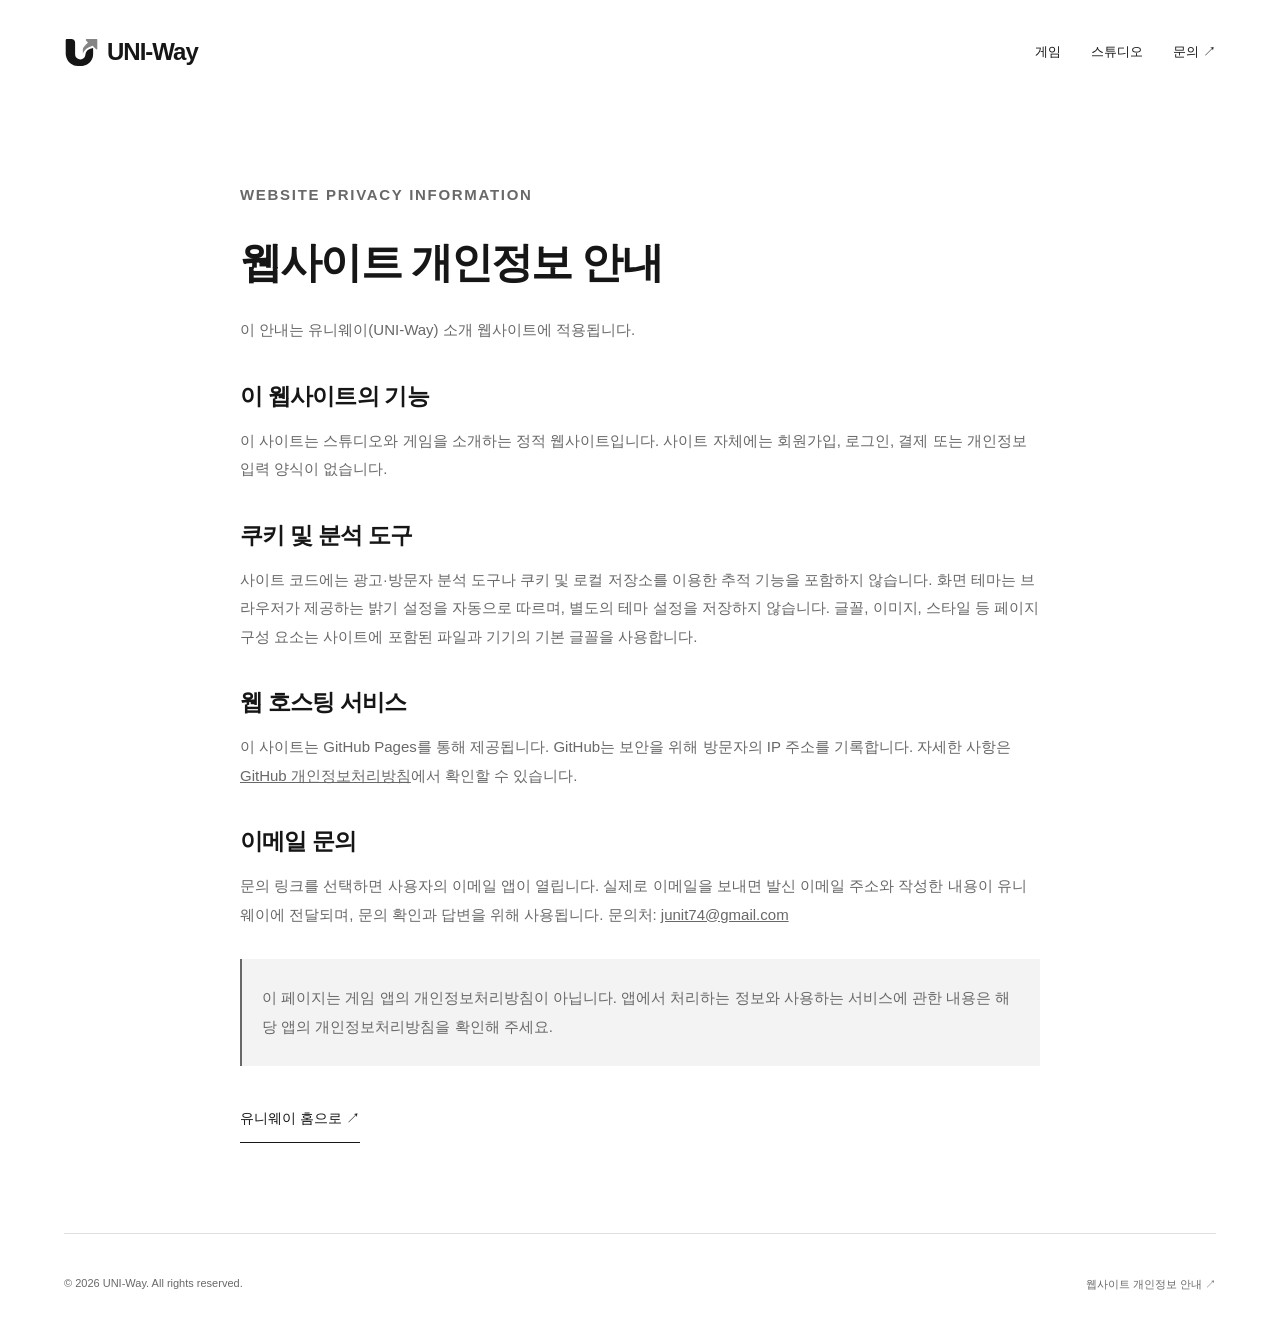
==== commit e73dbdaa: "Use automatic theme and remove unused design files" ====
--- a/privacy.html
+++ b/privacy.html
@@ -1,5 +1,5 @@
 <!doctype html>
-<html lang="ko" data-theme="dark">
+<html lang="ko">
 <head>
   <meta charset="utf-8">
   <meta name="viewport" content="width=device-width, initial-scale=1">
@@ -14,6 +14,6 @@
   <link rel="icon" href="./assets/uniway-favicon-mono-64.png" type="image/png" sizes="64x64">
   <link rel="icon" data-theme-favicon href="./assets/uniway-favicon-mono-adaptive.svg" type="image/svg+xml" sizes="any">
   <link rel="apple-touch-icon" href="./assets/apple-touch-icon-mono.png">
-  <script src="./theme.js?v=mono-stage-06"></script><link rel="stylesheet" href="./style.css?v=mono-stage-06">
+  <script src="./theme.js?v=auto-theme-07"></script><link rel="stylesheet" href="./style.css?v=auto-theme-07">
 </head>
-<body class="cinema"><a class="skip" href="#main">본문으로 바로가기</a><div class="wrap"><header class="header"><a class="brand" href="./" aria-label="UNI-Way 처음으로"><img class="mono-light" src="./assets/uniway-symbol-mono-black.svg" width="35" height="35" alt=""><img class="mono-dark" src="./assets/uniway-symbol-mono-white.svg" width="35" height="35" alt=""><span>UNI-Way</span></a><nav aria-label="주요 메뉴"><a href="./#games">게임</a><a href="./#about">스튜디오</a><a href="./#contact">문의 ↗</a></nav><label class="theme-control" hidden><span>화면 테마</span><select id="theme-select" aria-label="화면 테마"><option value="dark">어둡게</option><option value="light">밝게</option><option value="system">자동</option></select></label></header><main id="main" class="policy"><p class="eyebrow">WEBSITE PRIVACY INFORMATION</p><h1>웹사이트 개인정보 안내</h1><p>이 안내는 유니웨이(UNI-Way) 소개 웹사이트에 적용됩니다.</p><h2>이 웹사이트의 기능</h2><p>이 사이트는 스튜디오와 게임을 소개하는 정적 웹사이트입니다. 사이트 자체에는 회원가입, 로그인, 결제 또는 개인정보 입력 양식이 없습니다.</p><h2>쿠키 및 분석 도구</h2><p>사이트 코드에는 광고·방문자 분석 도구나 쿠키 및 로컬 저장소를 이용한 추적 기능을 포함하지 않습니다. 화면 테마를 직접 선택하면 그 설정만 브라우저의 로컬 저장소에 보관하며, 서버로 전송하지 않습니다. 선택한 설정은 이 브라우저에서 다음 방문에도 사용되며, 자동 모드에서는 기기의 밝기 설정을 따릅니다. 글꼴, 이미지, 스타일 등 페이지 구성 요소는 사이트에 포함된 파일과 기기의 기본 글꼴을 사용합니다.</p><h2>웹 호스팅 서비스</h2><p>이 사이트는 GitHub Pages를 통해 제공됩니다. GitHub는 보안을 위해 방문자의 IP 주소를 기록합니다. 자세한 사항은 <a href="https://docs.github.com/en/site-policy/privacy-policies/github-general-privacy-statement" style="text-decoration:underline">GitHub 개인정보처리방침</a>에서 확인할 수 있습니다.</p><h2>이메일 문의</h2><p>문의 링크를 선택하면 사용자의 이메일 앱이 열립니다. 실제로 이메일을 보내면 발신 이메일 주소와 작성한 내용이 유니웨이에 전달되며, 문의 확인과 답변을 위해 사용됩니다. 문의처: <a href="mailto:junit74@gmail.com" style="text-decoration:underline">junit74@gmail.com</a></p><div class="policy-callout"><p>이 페이지는 게임 앱의 개인정보처리방침이 아닙니다. 앱에서 처리하는 정보와 사용하는 서비스에 관한 내용은 해당 앱의 개인정보처리방침을 확인해 주세요.</p></div><a class="back-link" href="./">유니웨이 홈으로 <span aria-hidden="true">↗</span></a></main><footer class="footer"><span>© <span id="year">2026</span> UNI-Way. All rights reserved.</span><a href="./privacy.html">웹사이트 개인정보 안내 ↗</a></footer></div><script src="./script.js?v=mono-stage-06"></script></body></html>+<body class="cinema"><a class="skip" href="#main">본문으로 바로가기</a><div class="wrap"><header class="header"><a class="brand" href="./" aria-label="UNI-Way 처음으로"><img class="mono-light" src="./assets/uniway-symbol-mono-black.svg" width="35" height="35" alt=""><img class="mono-dark" src="./assets/uniway-symbol-mono-white.svg" width="35" height="35" alt=""><span>UNI-Way</span></a><nav aria-label="주요 메뉴"><a href="./#games">게임</a><a href="./#about">스튜디오</a><a href="./#contact">문의 ↗</a></nav></header><main id="main" class="policy"><p class="eyebrow">WEBSITE PRIVACY INFORMATION</p><h1>웹사이트 개인정보 안내</h1><p>이 안내는 유니웨이(UNI-Way) 소개 웹사이트에 적용됩니다.</p><h2>이 웹사이트의 기능</h2><p>이 사이트는 스튜디오와 게임을 소개하는 정적 웹사이트입니다. 사이트 자체에는 회원가입, 로그인, 결제 또는 개인정보 입력 양식이 없습니다.</p><h2>쿠키 및 분석 도구</h2><p>사이트 코드에는 광고·방문자 분석 도구나 쿠키 및 로컬 저장소를 이용한 추적 기능을 포함하지 않습니다. 화면 테마는 브라우저가 제공하는 밝기 설정을 자동으로 따르며, 별도의 테마 설정을 저장하지 않습니다. 글꼴, 이미지, 스타일 등 페이지 구성 요소는 사이트에 포함된 파일과 기기의 기본 글꼴을 사용합니다.</p><h2>웹 호스팅 서비스</h2><p>이 사이트는 GitHub Pages를 통해 제공됩니다. GitHub는 보안을 위해 방문자의 IP 주소를 기록합니다. 자세한 사항은 <a href="https://docs.github.com/en/site-policy/privacy-policies/github-general-privacy-statement" style="text-decoration:underline">GitHub 개인정보처리방침</a>에서 확인할 수 있습니다.</p><h2>이메일 문의</h2><p>문의 링크를 선택하면 사용자의 이메일 앱이 열립니다. 실제로 이메일을 보내면 발신 이메일 주소와 작성한 내용이 유니웨이에 전달되며, 문의 확인과 답변을 위해 사용됩니다. 문의처: <a href="mailto:junit74@gmail.com" style="text-decoration:underline">junit74@gmail.com</a></p><div class="policy-callout"><p>이 페이지는 게임 앱의 개인정보처리방침이 아닙니다. 앱에서 처리하는 정보와 사용하는 서비스에 관한 내용은 해당 앱의 개인정보처리방침을 확인해 주세요.</p></div><a class="back-link" href="./">유니웨이 홈으로 <span aria-hidden="true">↗</span></a></main><footer class="footer"><span>© <span id="year">2026</span> UNI-Way. All rights reserved.</span><a href="./privacy.html">웹사이트 개인정보 안내 ↗</a></footer></div><script src="./script.js?v=mono-stage-06"></script></body></html>
--- a/style.css
+++ b/style.css
@@ -1,23 +1,122 @@
 @charset "UTF-8";
 :root{color-scheme:light;--bg:#fff;--fg:#161616;--muted:#686868;--line:#dedede;--panel:#f3f3f3;--card:#fff;--inverse:#111;--inverse-fg:#fff;--light:block;--dark:none}
 :root[data-theme="dark"]{color-scheme:dark;--bg:#121212;--fg:#f5f5f5;--muted:#aaa;--line:#393939;--panel:#202020;--card:#191919;--inverse:#eee;--inverse-fg:#111;--light:none;--dark:block}
-*{box-sizing:border-box}html{scroll-behavior:smooth;scroll-padding-top:80px}body{margin:0;background:var(--bg);color:var(--fg);font-family:Inter,-apple-system,BlinkMacSystemFont,"Apple SD Gothic Neo","Noto Sans KR",sans-serif;-webkit-font-smoothing:antialiased}a{color:inherit;text-decoration:none}button,select{font:inherit}a:focus-visible,button:focus-visible,select:focus-visible{outline:2px solid var(--fg);outline-offset:5px}::selection{background:var(--fg);color:var(--bg)}img{max-width:100%}.review{height:48px;padding:0 4%;display:flex;align-items:center;justify-content:space-between;gap:16px;background:var(--panel);border-bottom:1px solid var(--line);font-size:11px}.review a{text-decoration:underline;text-underline-offset:4px}.review label{display:flex;align-items:center;gap:9px}.review select{border:1px solid var(--line);border-radius:0;background:var(--bg);color:var(--fg);padding:6px 12px;min-height:34px}.wrap{width:min(1280px,90%);margin:auto}.header{min-height:100px;display:flex;align-items:center;justify-content:space-between;gap:24px}.brand{display:inline-flex;align-items:center;gap:8px;font-size:24px;letter-spacing:-1px;font-weight:750}.brand img{width:35px;height:35px}.mono-light{display:var(--light)}.mono-dark{display:var(--dark)}nav{display:flex;gap:30px;font-size:13px}nav a{display:flex;align-items:center;min-height:44px}p{line-height:1.85}.eyebrow{font-size:11px;letter-spacing:1.7px;font-weight:650;text-transform:uppercase}.muted{color:var(--muted)}.button{display:inline-flex;align-items:center;justify-content:space-between;gap:50px;background:var(--fg);color:var(--bg);border:1px solid var(--fg);padding:17px 22px;min-height:52px;font-size:13px}.text-link{display:inline-flex;align-items:center;gap:24px;border-bottom:1px solid var(--fg);padding:12px 0;min-height:44px;font-size:13px}.section-head{display:flex;justify-content:space-between;align-items:baseline;gap:20px;padding:26px 0}.section-head h2{font-size:30px;letter-spacing:-1px;margin:0}.section-head p{font-size:12px;margin:0;color:var(--muted)}.game-img{display:block;width:100%;height:auto;aspect-ratio:16/9;object-fit:contain;background:#222}.image-link{display:block;overflow:hidden;cursor:zoom-in}.game-meta{display:flex;justify-content:space-between;align-items:center;gap:20px;padding:24px 0}.game-meta h3{font-size:26px;letter-spacing:-1px;margin:0 0 5px}.game-meta p{margin:0;color:var(--muted);font-size:13px}.badge{font-size:11px;border:1px solid var(--line);padding:7px 12px;white-space:nowrap;border-radius:30px}.shots{display:grid;grid-template-columns:1fr 1fr;gap:20px;margin-top:20px}.shots figure{margin:0}.shots figcaption{font-size:11px;color:var(--muted);padding:12px 0}.about{display:grid;grid-template-columns:1fr 1fr;gap:60px;border-top:1px solid var(--line);padding:74px 0;margin-top:80px}.about h2{font-size:40px;letter-spacing:-1.8px;line-height:1.45;margin:0}.about p{font-size:15px;color:var(--muted);margin:0 0 18px}.contact{border-top:1px solid var(--line);padding:54px 0;display:flex;align-items:center;justify-content:space-between;gap:30px}.contact h2{margin:0 0 8px;font-size:26px;letter-spacing:-1px}.contact p{margin:0;color:var(--muted);font-size:13px}.contact a{font-size:24px;letter-spacing:-.7px;overflow-wrap:anywhere}.footer{border-top:1px solid var(--line);display:flex;justify-content:space-between;gap:20px;padding:28px 0;color:var(--muted);font-size:11px}.footer a{min-height:44px;display:inline-flex;align-items:center}.footer span{padding-top:15px}.capture-note{font-size:11px;color:var(--muted);margin:18px 0 0}
-/* A: large typography, rules and open whitespace. */
-.editorial .header{border-bottom:1px solid var(--line)}.editorial-hero{padding:72px 0 74px;position:relative}.editorial-hero .eyebrow{margin:0 0 24px}.editorial-hero h1{font-size:clamp(48px,7.4vw,100px);letter-spacing:-5px;line-height:1.14;font-weight:650;margin:0}.editorial-hero h1 span{color:var(--muted)}.editorial-bottom{margin-top:40px;display:flex;align-items:end;justify-content:space-between;gap:30px}.editorial-bottom p{font-size:15px;color:var(--muted);margin:0}.editorial .games{border-top:1px solid var(--fg)}.editorial-game{display:grid;grid-template-columns:1.5fr 1fr;gap:40px}.editorial-game .game-meta{flex-direction:column;align-items:flex-start;justify-content:space-between;padding:10px 0}.editorial-game h3{font-size:36px}.editorial-game p{font-size:14px;max-width:30em}.editorial-game .badge{align-self:flex-start}.editorial .shots{max-width:calc(60% - 16px)}
-/* B: dark cinematic stage, large symbol, generous game imagery. */
-.cinema .header{min-height:104px}.cinema-hero{display:grid;grid-template-columns:1.25fr 1fr;gap:50px;align-items:center;padding:44px 0 65px;min-height:510px}.cinema-hero h1{font-size:clamp(48px,6vw,82px);font-weight:550;letter-spacing:-4px;line-height:1.2;margin:28px 0}.cinema-hero p{font-size:15px;color:var(--muted)}.cinema-hero .text-link{margin-top:15px}.symbol-stage{position:relative;display:grid;place-items:center;aspect-ratio:1;background:var(--panel);border:1px solid var(--line);border-radius:50%}.symbol-stage img{width:72%;height:auto}.stage-caption{position:absolute;bottom:10%;font-size:9px;letter-spacing:2px;color:var(--muted)}.cinema .games{border-top:1px solid var(--line)}.cinema .game-main{position:relative;border:1px solid var(--line)}.cinema .game-meta{padding:26px}.cinema .game-meta h3{font-size:32px}.cinema .shots{gap:28px}.cinema .about{margin-top:100px}
-/* C: neutral gray canvas and a modular portfolio. */
-.modular{background:var(--panel)}.modular .header{min-height:94px}.modular-hero{display:grid;grid-template-columns:1.7fr 1fr;gap:20px;margin:16px 0 48px}.intro-tile{background:var(--card);border:1px solid var(--line);border-radius:20px;padding:42px;display:flex;flex-direction:column;align-items:flex-start}.intro-tile h1{font-size:clamp(40px,4.7vw,62px);line-height:1.25;letter-spacing:-3px;margin:24px 0 20px}.intro-tile p{font-size:14px;color:var(--muted);margin:0 0 26px}.brand-tile{background:var(--fg);color:var(--bg);border-radius:20px;display:flex;flex-direction:column;align-items:center;justify-content:center;padding:32px;min-height:340px}.brand-tile img{width:190px;height:190px}.brand-tile .mono-light{display:var(--dark)}.brand-tile .mono-dark{display:var(--light)}.brand-tile strong{font-size:36px;letter-spacing:-1.5px}.brand-tile p{font-size:10px;letter-spacing:2px;margin:18px 0 0;opacity:.65}.modular-grid{display:grid;grid-template-columns:1.7fr 1fr;gap:20px;align-items:start}.portfolio-card{border-radius:20px;overflow:hidden;background:var(--card);border:1px solid var(--line)}.portfolio-card .game-meta{padding:28px}.portfolio-card .game-meta h3{font-size:28px}.side-stack{display:grid;gap:20px}.note-card{border-radius:20px;border:1px solid var(--line);background:var(--card);padding:30px}.note-card h2{font-size:25px;letter-spacing:-1px;line-height:1.4;margin:20px 0}.note-card p{font-size:14px;color:var(--muted);margin:0}.note-card .text-link{margin-top:22px}.modular .shots{grid-column:1/-1;margin-top:0}.modular .shots figure{background:var(--card);border:1px solid var(--line);border-radius:16px;overflow:hidden}.modular .shots figcaption{padding:14px 20px}.modular .contact{margin-top:68px}.modular .section-head{padding-top:0}.modular .footer{margin-top:10px}
-@media(max-width:900px){.editorial-game{grid-template-columns:1.3fr 1fr;gap:24px}.editorial-game h3{font-size:29px}.modular-hero,.modular-grid{grid-template-columns:1.4fr 1fr}.intro-tile{padding:30px}.brand-tile img{width:140px;height:140px}.cinema-hero{gap:30px;min-height:430px}.cinema-hero h1{font-size:54px}.about{gap:35px}.contact a{font-size:20px}}
-@media(max-width:650px){html{scroll-padding-top:25px}.wrap{width:88%}.review{height:auto;min-height:52px;padding:8px 6%;gap:10px;font-size:10px}.review .review-name{display:none}.review select{min-height:38px;font-size:14px}.header{min-height:90px;gap:12px;flex-wrap:wrap;padding:16px 0}.brand{font-size:23px}.brand img{width:32px;height:32px}nav{gap:18px;font-size:12px}.header nav{margin-left:auto}.editorial-hero{padding:44px 0 45px}.editorial-hero h1{font-size:clamp(43px,9.7vw,63px);letter-spacing:-2.8px}.editorial-bottom{margin-top:28px;display:block}.editorial-bottom p{font-size:14px;margin-bottom:23px}.section-head{padding:24px 0 20px}.section-head h2{font-size:25px}.section-head p{font-size:10px}.editorial-game{grid-template-columns:1fr;gap:18px}.editorial-game .game-meta{gap:20px;padding:0}.editorial-game h3{font-size:27px}.editorial .shots{max-width:none;margin-top:28px}.shots{gap:12px}.shots figcaption{font-size:10px;line-height:1.6}.game-meta{gap:15px}.game-meta h3{font-size:24px}.badge{font-size:10px;padding:6px 10px}.about{grid-template-columns:1fr;gap:24px;margin-top:48px;padding:40px 0}.about h2{font-size:30px}.about p{font-size:14px}.contact{display:block;padding:38px 0}.contact h2{font-size:25px}.contact a{display:inline-block;margin-top:24px;font-size:21px;min-height:44px}.footer{font-size:10px;align-items:start;gap:14px}.footer span{line-height:1.6}.cinema .header{min-height:90px}.cinema-hero{grid-template-columns:1fr;gap:30px;padding:24px 0 40px}.cinema-hero h1{font-size:clamp(42px,10vw,60px);letter-spacing:-2.5px;margin:22px 0}.cinema-hero p{font-size:14px}.symbol-stage{width:66%;margin:0 auto}.stage-caption{font-size:7px}.cinema .game-meta{padding:18px;align-items:start}.cinema .game-meta h3{font-size:25px}.cinema .game-meta p{font-size:11px}.cinema .shots{gap:12px}.cinema .about{margin-top:50px}.modular-hero,.modular-grid{grid-template-columns:1fr}.modular-hero{margin:8px 0 35px;gap:14px}.intro-tile{padding:28px;border-radius:16px}.intro-tile h1{font-size:clamp(36px,9vw,50px);letter-spacing:-2px}.brand-tile{min-height:150px;flex-direction:row;gap:20px;padding:24px;border-radius:16px}.brand-tile img{width:86px;height:86px}.brand-tile strong{font-size:31px}.brand-tile p{display:none}.modular-grid{gap:16px}.portfolio-card .game-meta{padding:22px}.portfolio-card .game-meta h3{font-size:25px}.portfolio-card .game-meta p{font-size:11px}.note-card{padding:26px;border-radius:16px}.side-stack{gap:16px}.modular .shots{grid-template-columns:1fr}.modular .contact{margin-top:40px}}
-@media(max-width:360px){.header nav{width:100%;justify-content:space-between}.review label>span{display:none}.button{gap:28px}.game-meta{flex-wrap:wrap}.brand-tile{gap:10px}.brand-tile strong{font-size:27px}.intro-tile{padding:24px}.shots{grid-template-columns:1fr}}
+*{box-sizing:border-box}
+html{scroll-behavior:smooth;scroll-padding-top:80px}
+body{margin:0;background:var(--bg);color:var(--fg);font-family:Inter,-apple-system,BlinkMacSystemFont,"Apple SD Gothic Neo","Noto Sans KR",sans-serif;-webkit-font-smoothing:antialiased}
+a{color:inherit;text-decoration:none}
+button,select{font:inherit}
+a:focus-visible,button:focus-visible,select:focus-visible{outline:2px solid var(--fg);outline-offset:5px}
+::selection{background:var(--fg);color:var(--bg)}
+img{max-width:100%}
+.wrap{width:min(1280px,90%);margin:auto}
+.header{min-height:100px;display:flex;align-items:center;justify-content:space-between;gap:24px}
+.brand{display:inline-flex;align-items:center;gap:8px;font-size:24px;letter-spacing:-1px;font-weight:750}
+.brand img{width:35px;height:35px}
+.mono-light{display:var(--light)}
+.mono-dark{display:var(--dark)}
+nav{display:flex;gap:30px;font-size:13px}
+nav a{display:flex;align-items:center;min-height:44px}
+p{line-height:1.85}
+.eyebrow{font-size:11px;letter-spacing:1.7px;font-weight:650;text-transform:uppercase}
+.muted{color:var(--muted)}
+.text-link{display:inline-flex;align-items:center;gap:24px;border-bottom:1px solid var(--fg);padding:12px 0;min-height:44px;font-size:13px}
+.section-head{display:flex;justify-content:space-between;align-items:baseline;gap:20px;padding:26px 0}
+.section-head h2{font-size:30px;letter-spacing:-1px;margin:0}
+.section-head p{font-size:12px;margin:0;color:var(--muted)}
+.game-img{display:block;width:100%;height:auto;aspect-ratio:16/9;object-fit:contain;background:#222}
+.image-link{display:block;overflow:hidden;cursor:zoom-in}
+.game-meta{display:flex;justify-content:space-between;align-items:center;gap:20px;padding:24px 0}
+.game-meta h3{font-size:26px;letter-spacing:-1px;margin:0 0 5px}
+.game-meta p{margin:0;color:var(--muted);font-size:13px}
+.badge{font-size:11px;border:1px solid var(--line);padding:7px 12px;white-space:nowrap;border-radius:30px}
+.shots{display:grid;grid-template-columns:1fr 1fr;gap:20px;margin-top:20px}
+.shots figure{margin:0}
+.shots figcaption{font-size:11px;color:var(--muted);padding:12px 0}
+.about{display:grid;grid-template-columns:1fr 1fr;gap:60px;border-top:1px solid var(--line);padding:74px 0;margin-top:80px}
+.about h2{font-size:40px;letter-spacing:-1.8px;line-height:1.45;margin:0}
+.about p{font-size:15px;color:var(--muted);margin:0 0 18px}
+.contact{border-top:1px solid var(--line);padding:54px 0;display:flex;align-items:center;justify-content:space-between;gap:30px}
+.contact h2{margin:0 0 8px;font-size:26px;letter-spacing:-1px}
+.contact p{margin:0;color:var(--muted);font-size:13px}
+.contact a{font-size:24px;letter-spacing:-.7px;overflow-wrap:anywhere}
+.footer{border-top:1px solid var(--line);display:flex;justify-content:space-between;gap:20px;padding:28px 0;color:var(--muted);font-size:11px}
+.footer a{min-height:44px;display:inline-flex;align-items:center}
+.footer span{padding-top:15px}
+.capture-note{font-size:11px;color:var(--muted);margin:18px 0 0}
+.cinema .header{min-height:104px}
+.cinema-hero{display:grid;grid-template-columns:1.25fr 1fr;gap:50px;align-items:center;padding:44px 0 65px;min-height:510px}
+.cinema-hero h1{font-size:clamp(48px,6vw,82px);font-weight:550;letter-spacing:-4px;line-height:1.2;margin:28px 0}
+.cinema-hero p{font-size:15px;color:var(--muted)}
+.cinema-hero .text-link{margin-top:15px}
+.symbol-stage{position:relative;display:grid;place-items:center;aspect-ratio:1;background:var(--panel);border:1px solid var(--line);border-radius:50%}
+.symbol-stage img{width:72%;height:auto}
+.stage-caption{position:absolute;bottom:10%;font-size:9px;letter-spacing:2px;color:var(--muted)}
+.cinema .games{border-top:1px solid var(--line)}
+.cinema .game-main{position:relative;border:1px solid var(--line)}
+.cinema .game-meta{padding:26px}
+.cinema .game-meta h3{font-size:32px}
+.cinema .shots{gap:28px}
+.cinema .about{margin-top:100px}
+@media(max-width:900px){.cinema-hero{gap:30px;min-height:430px}
+.cinema-hero h1{font-size:54px}
+.about{gap:35px}
+.contact a{font-size:20px}}
+@media(max-width:650px){html{scroll-padding-top:25px}
+.wrap{width:88%}
+.header{min-height:90px;gap:12px;flex-wrap:wrap;padding:16px 0}
+.brand{font-size:23px}
+.brand img{width:32px;height:32px}
+nav{gap:18px;font-size:12px}
+.header nav{margin-left:auto}
+.section-head{padding:24px 0 20px}
+.section-head h2{font-size:25px}
+.section-head p{font-size:10px}
+.shots{gap:12px}
+.shots figcaption{font-size:10px;line-height:1.6}
+.game-meta{gap:15px}
+.game-meta h3{font-size:24px}
+.badge{font-size:10px;padding:6px 10px}
+.about{grid-template-columns:1fr;gap:24px;margin-top:48px;padding:40px 0}
+.about h2{font-size:30px}
+.about p{font-size:14px}
+.contact{display:block;padding:38px 0}
+.contact h2{font-size:25px}
+.contact a{display:inline-block;margin-top:24px;font-size:21px;min-height:44px}
+.footer{font-size:10px;align-items:start;gap:14px}
+.footer span{line-height:1.6}
+.cinema .header{min-height:90px}
+.cinema-hero{grid-template-columns:1fr;gap:30px;padding:24px 0 40px}
+.cinema-hero h1{font-size:clamp(42px,10vw,60px);letter-spacing:-2.5px;margin:22px 0}
+.cinema-hero p{font-size:14px}
+.symbol-stage{width:66%;margin:0 auto}
+.stage-caption{font-size:7px}
+.cinema .game-meta{padding:18px;align-items:start}
+.cinema .game-meta h3{font-size:25px}
+.cinema .game-meta p{font-size:11px}
+.cinema .shots{gap:12px}
+.cinema .about{margin-top:50px}}
+@media(max-width:360px){.header nav{width:100%;justify-content:space-between}
+.game-meta{flex-wrap:wrap}
+.shots{grid-template-columns:1fr}}
 @media(prefers-reduced-motion:reduce){html{scroll-behavior:auto}}
 h1,h2,h3{word-break:keep-all}
 @media(max-width:650px){.cinema-hero h1{font-size:clamp(36px,9vw,54px)}}
-
-/* Production navigation and accessible theme controls. */
-.skip{position:fixed;top:-100px;left:16px;z-index:20;padding:14px;background:var(--fg);color:var(--bg)}.skip:focus{top:12px}
-.header nav{margin-left:auto}.theme-control{display:flex;align-items:center;gap:8px;font-size:11px;color:var(--muted);flex:none}.theme-control[hidden]{display:none}.theme-control select{font:inherit;color:var(--fg);background:var(--panel);border:1px solid var(--line);padding:10px 12px;min-height:44px;border-radius:4px;cursor:pointer}.footer #year{padding:0}
-.policy{max-width:800px;margin:0 auto;padding:62px 0 90px;min-height:70vh}.policy h1{font-size:42px;letter-spacing:-1.8px;line-height:1.35;margin:25px 0}.policy h2{font-size:23px;letter-spacing:-.8px;margin:36px 0 12px}.policy p{font-size:15px;color:var(--muted);line-height:1.9}.policy-callout{background:var(--panel);border-left:2px solid var(--muted);padding:10px 20px;margin:30px 0}.back-link{display:inline-block;min-height:44px;padding:14px 0;border-bottom:1px solid var(--fg);font-size:14px}
-@media(max-width:850px){.theme-control>span{position:absolute;width:1px;height:1px;overflow:hidden;clip-path:inset(50%)}.header{gap:18px}}
-@media(max-width:650px){.header{gap:8px 18px}.header .brand{margin-right:auto}.header nav{order:3;width:100%;margin:0;justify-content:flex-end;gap:26px}.theme-control select{font-size:16px}.policy{padding-top:36px}.policy h1{font-size:32px}.footer{flex-wrap:wrap}}
+.skip{position:fixed;top:-100px;left:16px;z-index:20;padding:14px;background:var(--fg);color:var(--bg)}
+.skip:focus{top:12px}
+.header nav{margin-left:auto}
+.footer #year{padding:0}
+.policy{max-width:800px;margin:0 auto;padding:62px 0 90px;min-height:70vh}
+.policy h1{font-size:42px;letter-spacing:-1.8px;line-height:1.35;margin:25px 0}
+.policy h2{font-size:23px;letter-spacing:-.8px;margin:36px 0 12px}
+.policy p{font-size:15px;color:var(--muted);line-height:1.9}
+.policy-callout{background:var(--panel);border-left:2px solid var(--muted);padding:10px 20px;margin:30px 0}
+.back-link{display:inline-block;min-height:44px;padding:14px 0;border-bottom:1px solid var(--fg);font-size:14px}
+@media(max-width:850px){.header{gap:18px}}
+@media(max-width:650px){.header{gap:8px 18px}
+.header .brand{margin-right:auto}
+.header nav{order:3;width:100%;margin:0;justify-content:flex-end;gap:26px}
+.policy{padding-top:36px}
+.policy h1{font-size:32px}
+.footer{flex-wrap:wrap}}
+@media(prefers-color-scheme:dark){:root:not([data-theme]){color-scheme:dark;--bg:#121212;--fg:#f5f5f5;--muted:#aaa;--line:#393939;--panel:#202020;--card:#191919;--inverse:#eee;--inverse-fg:#111;--light:none;--dark:block}}
